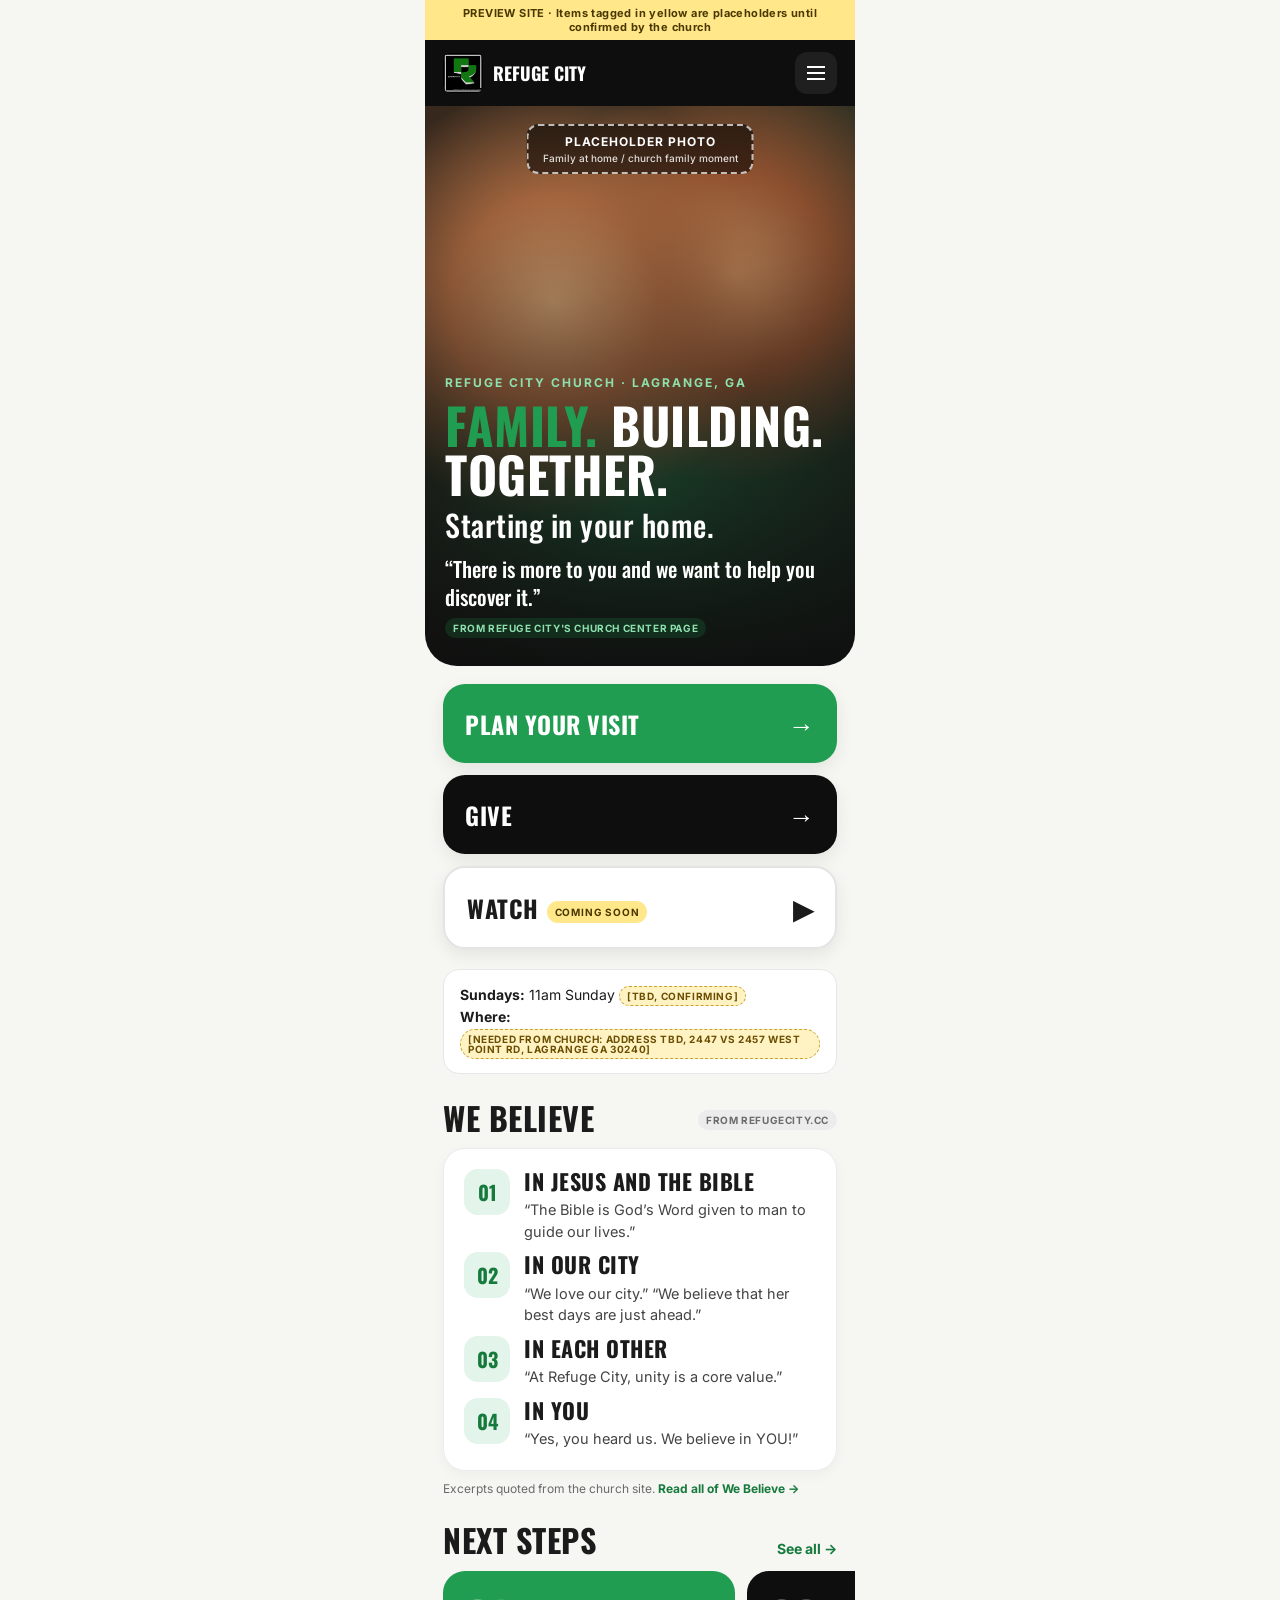
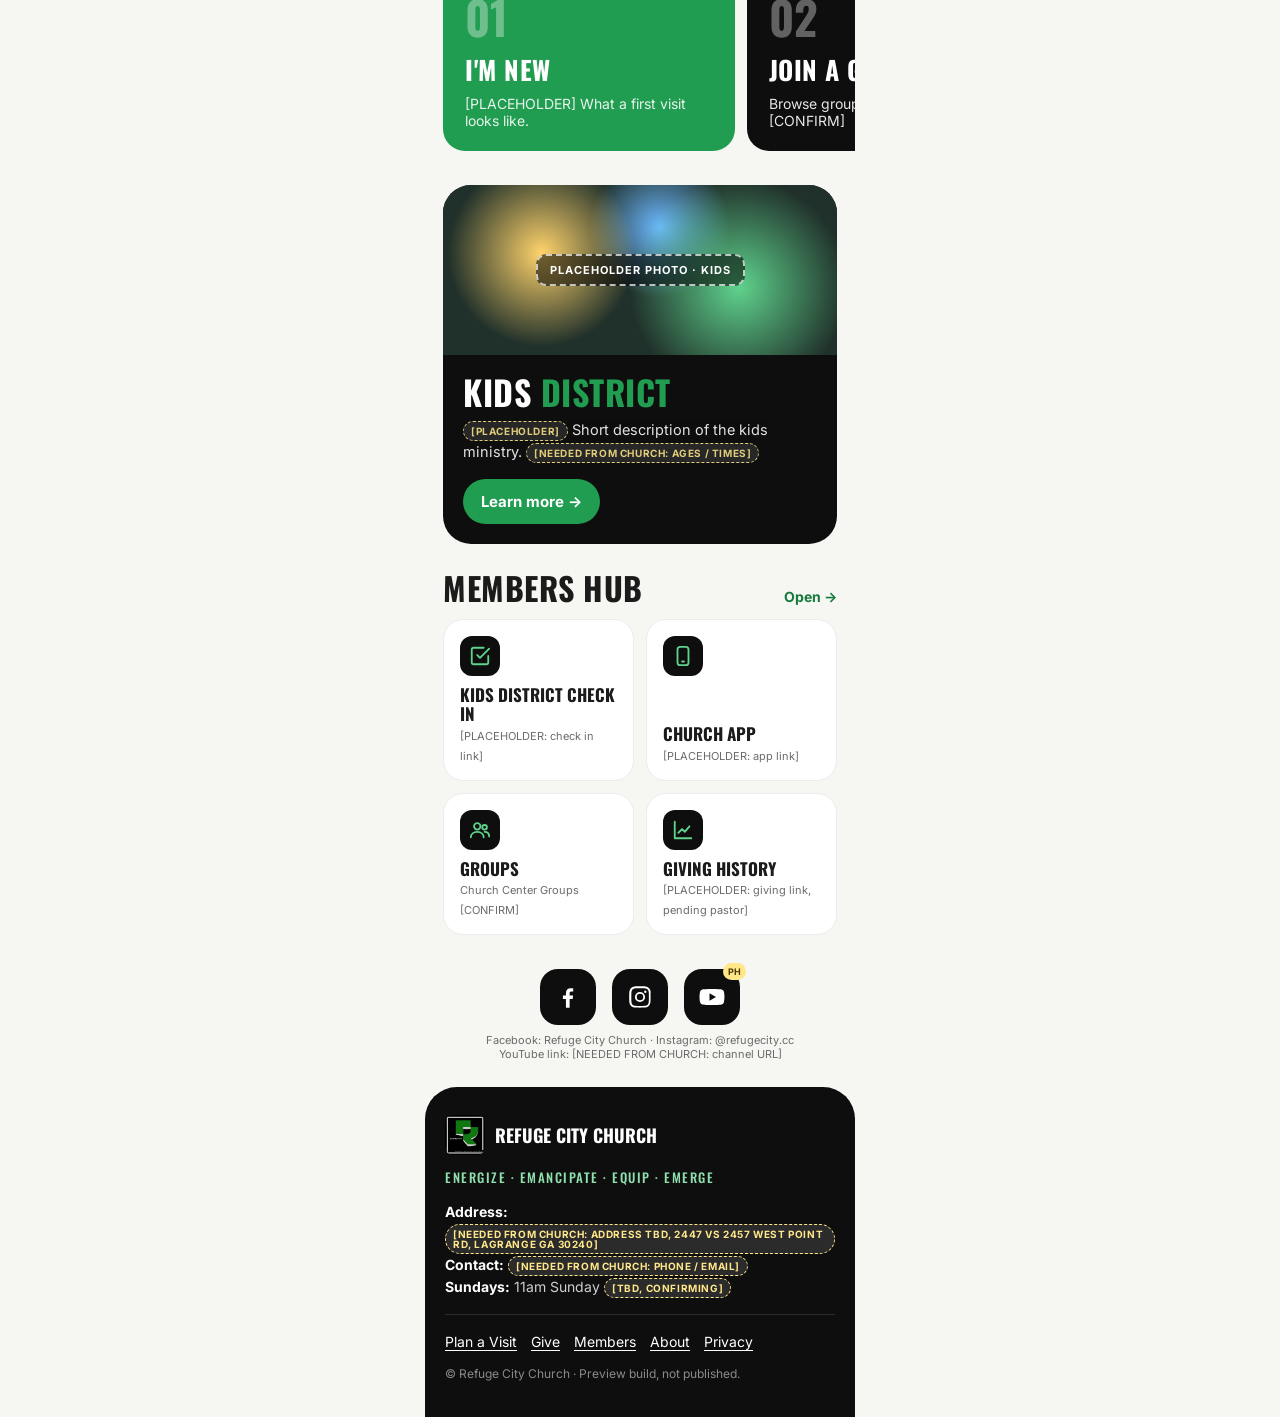
==== index.html @ 497180d2 "Preview site: 9 pages from mockup v2, placeholders tagged, Pages CMS starter config" ====
<!DOCTYPE html>
<html lang="en"><head><meta charset="utf-8"><meta name="viewport" content="width=device-width,initial-scale=1">
<title>Home | Refuge City Church</title>
<meta name="description" content="Refuge City Church in LaGrange, GA. Preview site.">
<meta name="robots" content="noindex, nofollow">
<link rel="icon" href="/assets/img/logo.png">
<link rel="preconnect" href="https://fonts.googleapis.com"><link href="https://fonts.googleapis.com/css2?family=Oswald:wght@500;700&family=Inter:wght@400;500;700&display=swap" rel="stylesheet">
<link rel="stylesheet" href="/assets/css/site.css">
</head><body>
<a class="skip" href="#main">Skip to content</a>
<div class="banner">PREVIEW SITE · Items tagged in yellow are placeholders until confirmed by the church</div>
<header>
  <a class="brand" href="/"><img src="/assets/img/logo.png" alt="Refuge City Church logo">Refuge City</a>
  <details class="nav"><summary class="menu" aria-label="Menu"><span></span></summary><nav class="panel"><a href="/" aria-current="page">Home</a><a href="/visit/">Plan Your Visit</a><a href="/give/">Give</a><a href="/watch/">Watch</a><a href="/next-steps/">Next Steps</a><a href="/kids/">Kids District</a><a href="/members/">Members Hub</a><a href="/about/">About</a><a href="/privacy/">Privacy</a></nav></details>
</header>
<main id="main">
<div class="hero">
  <div class="ph-label">PLACEHOLDER PHOTO<small>Family at home / church family moment</small></div>
  <div class="eyebrow">Refuge City Church · LaGrange, GA</div>
  <h1><em>Family.</em> Building. Together.<span class="sub">Starting in your home.</span></h1>
  <p class="quote">“There is more to you and we want to help you discover it.”</p><div class="src dark">From Refuge City's Church Center page</div>
</div>
<div class="ctas">
  <a class="btn primary" href="/visit/">Plan Your Visit <span class="ar">→</span></a>
  <a class="btn dark" href="/give/">Give <span class="ar">→</span></a>
  <a class="btn light" href="/watch/"><span>Watch<span class="soon">COMING SOON</span></span> <span class="ar">▶</span></a>
</div>
<div class="info"><b>Sundays:</b> 11am Sunday <span class="tag">[TBD, confirming]</span><br><b>Where:</b> <span class="tag">[NEEDED FROM CHURCH: address TBD, 2447 vs 2457 West Point Rd, LaGrange GA 30240]</span></div>
<section>
  <div class="sec-h"><h2>We Believe</h2><span class="src">From refugecity.cc</span></div>
  <div class="card values">
    <div class="val"><div class="ic">01</div><div><h3>In Jesus and the Bible</h3><p>“The Bible is God’s Word given to man to guide our lives.”</p></div></div>
    <div class="val"><div class="ic">02</div><div><h3>In our City</h3><p>“We love our city.” “We believe that her best days are just ahead.”</p></div></div>
    <div class="val"><div class="ic">03</div><div><h3>In Each Other</h3><p>“At Refuge City, unity is a core value.”</p></div></div>
    <div class="val"><div class="ic">04</div><div><h3>In You</h3><p>“Yes, you heard us. We believe in YOU!”</p></div></div>
  </div>
  <p class="note">Excerpts quoted from the church site. <a href="/about/" style="color:#167a3c;font-weight:700">Read all of We Believe →</a></p>
</section>
<section>
  <div class="sec-h"><h2>Next Steps</h2><a href="/next-steps/">See all →</a></div>
  <div class="steps">
    <div class="step"><div class="n">01</div><div><h3>I'm New</h3><p>[PLACEHOLDER] What a first visit looks like.</p></div></div>
    <div class="step"><div class="n">02</div><div><h3>Join a Group</h3><p>Browse groups on Church Center. [CONFIRM]</p></div></div>
    <div class="step"><div class="n">03</div><div><h3>Serve</h3><p>[NEEDED FROM CHURCH: serve info]</p></div></div>
  </div>
</section>
<section>
  <div class="kids">
    <div class="ph"><span>PLACEHOLDER PHOTO · KIDS</span></div>
    <div class="body">
      <h2>Kids <em>District</em></h2>
      <p><span class="tag dark">[PLACEHOLDER]</span> Short description of the kids ministry. <span class="tag dark">[NEEDED FROM CHURCH: ages / times]</span></p>
      <a class="pill" href="/kids/">Learn more →</a>
    </div>
  </div>
</section>
<section>
  <div class="sec-h"><h2>Members Hub</h2><a href="/members/">Open →</a></div>
  <div class="hub">
    <a class="tile" href="#"><div class="ti"><svg viewBox="0 0 24 24"><path d="M9 11l3 3L22 4"/><path d="M21 12v7a2 2 0 0 1-2 2H5a2 2 0 0 1-2-2V5a2 2 0 0 1 2-2h11"/></svg></div><div><b>Kids District Check In</b><small>[PLACEHOLDER: check in link]</small></div></a>
    <a class="tile" href="#"><div class="ti"><svg viewBox="0 0 24 24"><rect x="6" y="2" width="12" height="20" rx="3"/><path d="M11 18h2"/></svg></div><div><b>Church App</b><small>[PLACEHOLDER: app link]</small></div></a>
    <a class="tile" href="https://refuge-city-church-507680.churchcenter.com/groups"><div class="ti"><svg viewBox="0 0 24 24"><circle cx="9" cy="8" r="3.5"/><path d="M2 20c0-3.5 3-6 7-6s7 2.5 7 6"/><circle cx="17" cy="9" r="2.5"/><path d="M17 14c3 0 5 2 5 5"/></svg></div><div><b>Groups</b><small>Church Center Groups [CONFIRM]</small></div></a>
    <a class="tile" href="#"><div class="ti"><svg viewBox="0 0 24 24"><path d="M3 3v18h18"/><path d="M7 15l4-4 3 3 5-6"/></svg></div><div><b>Giving History</b><small>[PLACEHOLDER: giving link, pending pastor]</small></div></a>
  </div>
</section>
</main>
<div class="social">
  <a href="https://www.facebook.com/p/Refuge-City-Church-61572074312910/" aria-label="Facebook"><svg viewBox="0 0 24 24"><path d="M13.5 22v-8.2h2.8l.4-3.2h-3.2V8.5c0-.9.3-1.6 1.6-1.6h1.7V4.1c-.3 0-1.3-.1-2.5-.1-2.5 0-4.2 1.5-4.2 4.3v2.4H7.3v3.2h2.8V22h3.4z"/></svg></a>
  <a href="https://www.instagram.com/refugecity.cc/" aria-label="Instagram"><svg viewBox="0 0 24 24"><path d="M12 7.3A4.7 4.7 0 1 0 12 16.7 4.7 4.7 0 0 0 12 7.3zm0 7.7a3 3 0 1 1 0-6 3 3 0 0 1 0 6zm6-7.9a1.1 1.1 0 1 1-2.2 0 1.1 1.1 0 0 1 2.2 0zM21.9 8.1c-.1-1.6-.4-3-1.6-4.2S17.6 2.2 16 2.1c-1.6-.1-6.4-.1-8 0-1.6.1-3 .4-4.2 1.6S2.2 6.4 2.1 8c-.1 1.6-.1 6.4 0 8 .1 1.6.4 3 1.6 4.2s2.6 1.5 4.2 1.6c1.6.1 6.4.1 8 0 1.6-.1 3-.4 4.2-1.6s1.5-2.6 1.6-4.2c.1-1.6.1-6.4 0-7.9zM19.8 18a3.2 3.2 0 0 1-1.8 1.8c-1.3.5-4.3.4-5.9.4s-4.6.1-5.9-.4A3.2 3.2 0 0 1 4.4 18c-.5-1.3-.4-4.3-.4-5.9s-.1-4.6.4-5.9A3.2 3.2 0 0 1 6.2 4.4c1.3-.5 4.3-.4 5.9-.4s4.6-.1 5.9.4a3.2 3.2 0 0 1 1.8 1.8c.5 1.3.4 4.3.4 5.9s.1 4.6-.4 5.9z"/></svg></a>
  <a class="ph" href="#" aria-label="YouTube (placeholder)"><svg viewBox="0 0 24 24"><path d="M23 7.2a3 3 0 0 0-2.1-2.1C19 4.6 12 4.6 12 4.6s-7 0-8.9.5A3 3 0 0 0 1 7.2C.5 9.1.5 12 .5 12s0 2.9.5 4.8a3 3 0 0 0 2.1 2.1c1.9.5 8.9.5 8.9.5s7 0 8.9-.5a3 3 0 0 0 2.1-2.1c.5-1.9.5-4.8.5-4.8s0-2.9-.5-4.8zM9.7 15.5v-7l6 3.5-6 3.5z"/></svg></a>
</div>
<p class="soc-note">Facebook: Refuge City Church · Instagram: @refugecity.cc<br>YouTube link: [NEEDED FROM CHURCH: channel URL]</p>
<footer>
  <div class="brand"><img src="/assets/img/logo.png" alt="">Refuge City Church</div>
  <div class="tagline">Energize · Emancipate · Equip · Emerge</div>
  <div><b style="color:#fff">Address:</b> <span class="tag dark">[NEEDED FROM CHURCH: address TBD, 2447 vs 2457 West Point Rd, LaGrange GA 30240]</span></div>
  <div><b style="color:#fff">Contact:</b> <span class="tag dark">[NEEDED FROM CHURCH: phone / email]</span></div>
  <div><b style="color:#fff">Sundays:</b> 11am Sunday <span class="tag dark">[TBD, confirming]</span></div>
  <hr>
  <div class="foot-links"><a href="/visit/">Plan a Visit</a><a href="/give/">Give</a><a href="/members/">Members</a><a href="/about/">About</a><a href="/privacy/">Privacy</a></div>
  <div class="fine" style="margin-top:10px">© Refuge City Church · Preview build, not published.</div>
</footer>
</body></html>
---- assets/css/site.css ----
:root{--green:#209D50;--green-d:#167a3c;--black:#0e0e0e;--ink:#1b1b1b;--off:#f6f6f2;--mute:#6b6b6b;--r:22px}
*{box-sizing:border-box;margin:0;padding:0}
body{font-family:Inter,system-ui,sans-serif;background:var(--off);color:var(--ink);max-width:430px;margin:0 auto;-webkit-font-smoothing:antialiased}
h1,h2,h3,.btn{font-family:Oswald,Impact,sans-serif;text-transform:uppercase;letter-spacing:.5px}
a{color:inherit;text-decoration:none}
.tag{display:inline-block;font:700 10px/1 Inter,sans-serif;letter-spacing:.6px;text-transform:uppercase;padding:4px 7px;border-radius:999px;background:#fff3c4;color:#6b4e00;border:1px dashed #c9a227;vertical-align:middle}
.tag.dark{background:rgba(255,255,255,.12);color:#ffe78a;border-color:#ffe78a}
header{position:sticky;top:0;z-index:20;display:flex;align-items:center;justify-content:space-between;padding:12px 18px;background:var(--black);color:#fff}
.brand{display:flex;align-items:center;gap:10px;font:700 18px Oswald,sans-serif;text-transform:uppercase}
.brand img{width:40px;height:40px;border-radius:8px}
.menu{width:42px;height:42px;border-radius:12px;background:#1f1f1f;display:grid;place-items:center}
.menu span,.menu span:before,.menu span:after{display:block;width:18px;height:2px;background:#fff;position:relative;content:""}
.menu span:before{position:absolute;top:-6px}.menu span:after{position:absolute;top:6px}
.hero{position:relative;min-height:560px;padding:24px 20px 28px;color:#fff;display:flex;flex-direction:column;justify-content:flex-end;background:
 linear-gradient(180deg,rgba(14,14,14,.05) 0%,rgba(14,14,14,.55) 55%,rgba(14,14,14,.95) 100%),
 radial-gradient(circle at 30% 35%,#f2b880 0,#c97b4a 22%,transparent 46%),
 radial-gradient(circle at 72% 30%,#e9a46c 0,#a85e36 20%,transparent 42%),
 radial-gradient(circle at 50% 70%,#2a8a52 0,transparent 55%),
 linear-gradient(135deg,#3b2a1e,#1e3b2a);border-radius:0 0 32px 32px;overflow:hidden}
.ph-label{position:absolute;top:18px;left:50%;transform:translateX(-50%);background:rgba(0,0,0,.55);border:2px dashed rgba(255,255,255,.7);padding:8px 14px;border-radius:12px;font:700 12px Inter;letter-spacing:1px;text-align:center;white-space:nowrap}
.ph-label small{display:block;font-weight:500;letter-spacing:0;opacity:.85;margin-top:3px}
.eyebrow{font:700 12px Inter;letter-spacing:2px;text-transform:uppercase;color:#8de0ad;margin-bottom:10px}
.hero h1{font-size:50px;line-height:.98;font-weight:700}
.hero h1 em{font-style:normal;color:var(--green)}
.hero h1 .sub{display:block;font-size:30px;line-height:1.1;margin-top:10px;color:#fff;text-transform:none;font-weight:500}
.hero p{margin-top:14px;font-size:15px;line-height:1.5;opacity:.9}
.ctas{display:grid;gap:12px;padding:22px 18px 6px;margin-top:-4px}
.btn{display:flex;align-items:center;justify-content:space-between;padding:20px 22px;border-radius:var(--r);font-size:24px;font-weight:700;box-shadow:0 6px 18px rgba(0,0,0,.08)}
.btn .ar{font-size:26px}
.btn.primary{background:var(--green);color:#fff}
.btn.dark{background:var(--black);color:#fff}
.btn.light{background:#fff;color:var(--ink);border:2px solid #e4e4e4}
.btn .soon{font:700 10px Inter;letter-spacing:.8px;background:#ffe78a;color:#4a3800;padding:5px 8px;border-radius:999px;margin-left:8px;vertical-align:middle}
.info{margin:14px 18px 0;padding:14px 16px;border-radius:16px;background:#fff;border:1px solid #e7e7e7;font-size:14px;line-height:1.6}
section{padding:28px 18px 0}
.sec-h{display:flex;align-items:baseline;justify-content:space-between;margin-bottom:14px}
.sec-h h2{font-size:32px;line-height:1}
.sec-h a{font-size:14px;font-weight:700;color:var(--green-d)}
.card{background:#fff;border-radius:var(--r);padding:20px;border:1px solid #ececec;box-shadow:0 4px 14px rgba(0,0,0,.04)}
.values{display:grid;gap:10px}
.val{display:flex;gap:14px;align-items:flex-start}
.val .ic{flex:none;width:46px;height:46px;border-radius:14px;background:#e3f4ea;color:var(--green-d);display:grid;place-items:center;font:700 20px Oswald}
.val h3{font-size:20px;line-height:1.1;margin-bottom:4px}
.val p,.card p{font-size:14.5px;line-height:1.5;color:#444}
.steps{display:flex;gap:12px;overflow-x:auto;padding-bottom:6px;scroll-snap-type:x mandatory;margin-right:-18px;padding-right:18px}
.step{flex:0 0 74%;scroll-snap-align:start;border-radius:var(--r);padding:22px;min-height:180px;display:flex;flex-direction:column;justify-content:space-between;color:#fff}
.step:nth-child(1){background:var(--green)}.step:nth-child(2){background:var(--black)}.step:nth-child(3){background:#3e3e3e}
.step .n{font:700 46px/1 Oswald;opacity:.35}
.step h3{font-size:26px;margin-top:8px}
.step p{font-size:14px;opacity:.9;margin-top:6px;color:#fff}
.kids{border-radius:28px;overflow:hidden;background:var(--black);color:#fff}
.kids .ph{height:170px;position:relative;background:radial-gradient(circle at 25% 40%,#ffd36b 0,transparent 30%),radial-gradient(circle at 75% 60%,#5fd38d 0,transparent 35%),radial-gradient(circle at 55% 25%,#6bb8ff 0,transparent 28%),#20302a;display:grid;place-items:center}
.kids .ph span{background:rgba(0,0,0,.55);border:2px dashed rgba(255,255,255,.7);padding:7px 12px;border-radius:10px;font:700 11px Inter;letter-spacing:1px}
.kids .body{padding:20px}
.kids h2{font-size:34px;line-height:1}.kids h2 em{font-style:normal;color:var(--green)}
.kids p{font-size:14.5px;line-height:1.5;opacity:.88;margin:10px 0 16px;color:#fff}
.pill{display:inline-flex;align-items:center;gap:8px;background:var(--green);color:#fff;padding:13px 18px;border-radius:999px;font:700 15px Inter}
.hub{display:grid;grid-template-columns:1fr 1fr;gap:12px}
.tile{background:#fff;border:1px solid #ececec;border-radius:20px;padding:16px;min-height:118px;display:flex;flex-direction:column;justify-content:space-between}
.tile .ti{width:40px;height:40px;border-radius:12px;background:var(--black);display:grid;place-items:center}
.tile .ti svg{width:22px;height:22px;stroke:#5fd38d;fill:none;stroke-width:2;stroke-linecap:round;stroke-linejoin:round}
.tile b{font:700 17px Oswald;text-transform:uppercase;line-height:1.1;display:block;margin-top:10px}
.tile small{font-size:11px;color:var(--mute)}
.social{display:flex;justify-content:center;gap:16px;padding:34px 18px 8px}
.social a{width:56px;height:56px;border-radius:18px;background:var(--black);display:grid;place-items:center;position:relative}
.social svg{width:26px;height:26px;fill:#fff}
.social a.ph::after{content:"PH";position:absolute;top:-6px;right:-6px;font:700 9px Inter;background:#ffe78a;color:#4a3800;padding:3px 5px;border-radius:999px}
.soc-note{text-align:center;font-size:11px;color:var(--mute);padding:0 24px}
footer{margin-top:26px;background:var(--black);color:#cfcfcf;padding:28px 20px 34px;border-radius:32px 32px 0 0;font-size:14px;line-height:1.6}
footer .brand{color:#fff;margin-bottom:12px}
footer .tagline{font:500 13px Oswald;letter-spacing:1.5px;text-transform:uppercase;color:#8de0ad;margin-bottom:14px}
footer hr{border:0;border-top:1px solid #2a2a2a;margin:16px 0}
footer .fine{font-size:12px;color:#8a8a8a}
.banner{background:#ffe78a;color:#4a3800;font:700 11px Inter;text-align:center;padding:6px 10px;letter-spacing:.4px}
.hero .quote{font:500 21px/1.3 Oswald,sans-serif;margin-top:14px;color:#fff;opacity:1}
.src{display:inline-block;align-self:flex-start;margin-top:8px;font:700 10px Inter;letter-spacing:.6px;text-transform:uppercase;color:#6b6b6b;background:#ececec;padding:4px 8px;border-radius:999px}
.src.dark{color:#8de0ad;background:rgba(32,157,80,.18)}
.note{font-size:12px;color:var(--mute);margin-top:10px}

/* site additions */
.hero.short{min-height:230px}
.hero.short h1{font-size:44px}
.nav{position:relative}
.nav summary{list-style:none;cursor:pointer}
.nav summary::-webkit-details-marker{display:none}
.nav .panel{position:absolute;right:0;top:52px;width:250px;background:#151515;border:1px solid #2a2a2a;border-radius:18px;padding:8px;box-shadow:0 14px 40px rgba(0,0,0,.45)}
.nav .panel a{display:block;padding:12px 14px;border-radius:12px;font:700 17px Oswald,sans-serif;text-transform:uppercase;letter-spacing:.5px;color:#fff}
.nav .panel a:hover,.nav .panel a[aria-current]{background:#209D50}
.prose{font-size:15.5px;line-height:1.6;color:#333}
.prose p+p{margin-top:12px}
.card+.card{margin-top:12px}
.card h3{font-size:22px;margin-bottom:6px}
.list{display:grid;gap:12px}
.btn.wide{justify-content:center;gap:10px}
.form label{display:block;font:700 14px Inter;margin:14px 0 6px}
.form input,.form select,.form textarea{width:100%;font:16px Inter;padding:14px;border-radius:14px;border:2px solid #e4e4e4;background:#fafafa;color:#888}
.form .btn{margin-top:18px;width:100%;border:0;cursor:not-allowed;opacity:.85}
.soon-card{text-align:center;padding:34px 20px}
.soon-card .big{font:700 40px/1 Oswald,sans-serif;text-transform:uppercase;margin:10px 0}
.crumb{font:700 12px Inter;letter-spacing:2px;text-transform:uppercase;color:#8de0ad;margin-bottom:10px}
.foot-links{display:flex;flex-wrap:wrap;gap:6px 14px;margin-top:6px}
.foot-links a{color:#fff;text-decoration:underline;text-underline-offset:3px}
.foot-social{display:flex;gap:12px;margin:14px 0 4px}
.foot-social a{width:44px;height:44px;border-radius:14px;background:#1f1f1f;display:grid;place-items:center}
.foot-social svg{width:22px;height:22px;fill:#fff}
.skip{position:absolute;left:-999px}.skip:focus{left:10px;top:10px;z-index:99;background:#fff;color:#000;padding:8px}
.hero.short:not([style]){background:radial-gradient(circle at 85% 10%,rgba(32,157,80,.55) 0,transparent 55%),linear-gradient(160deg,#1d231c,#0e0e0e)}
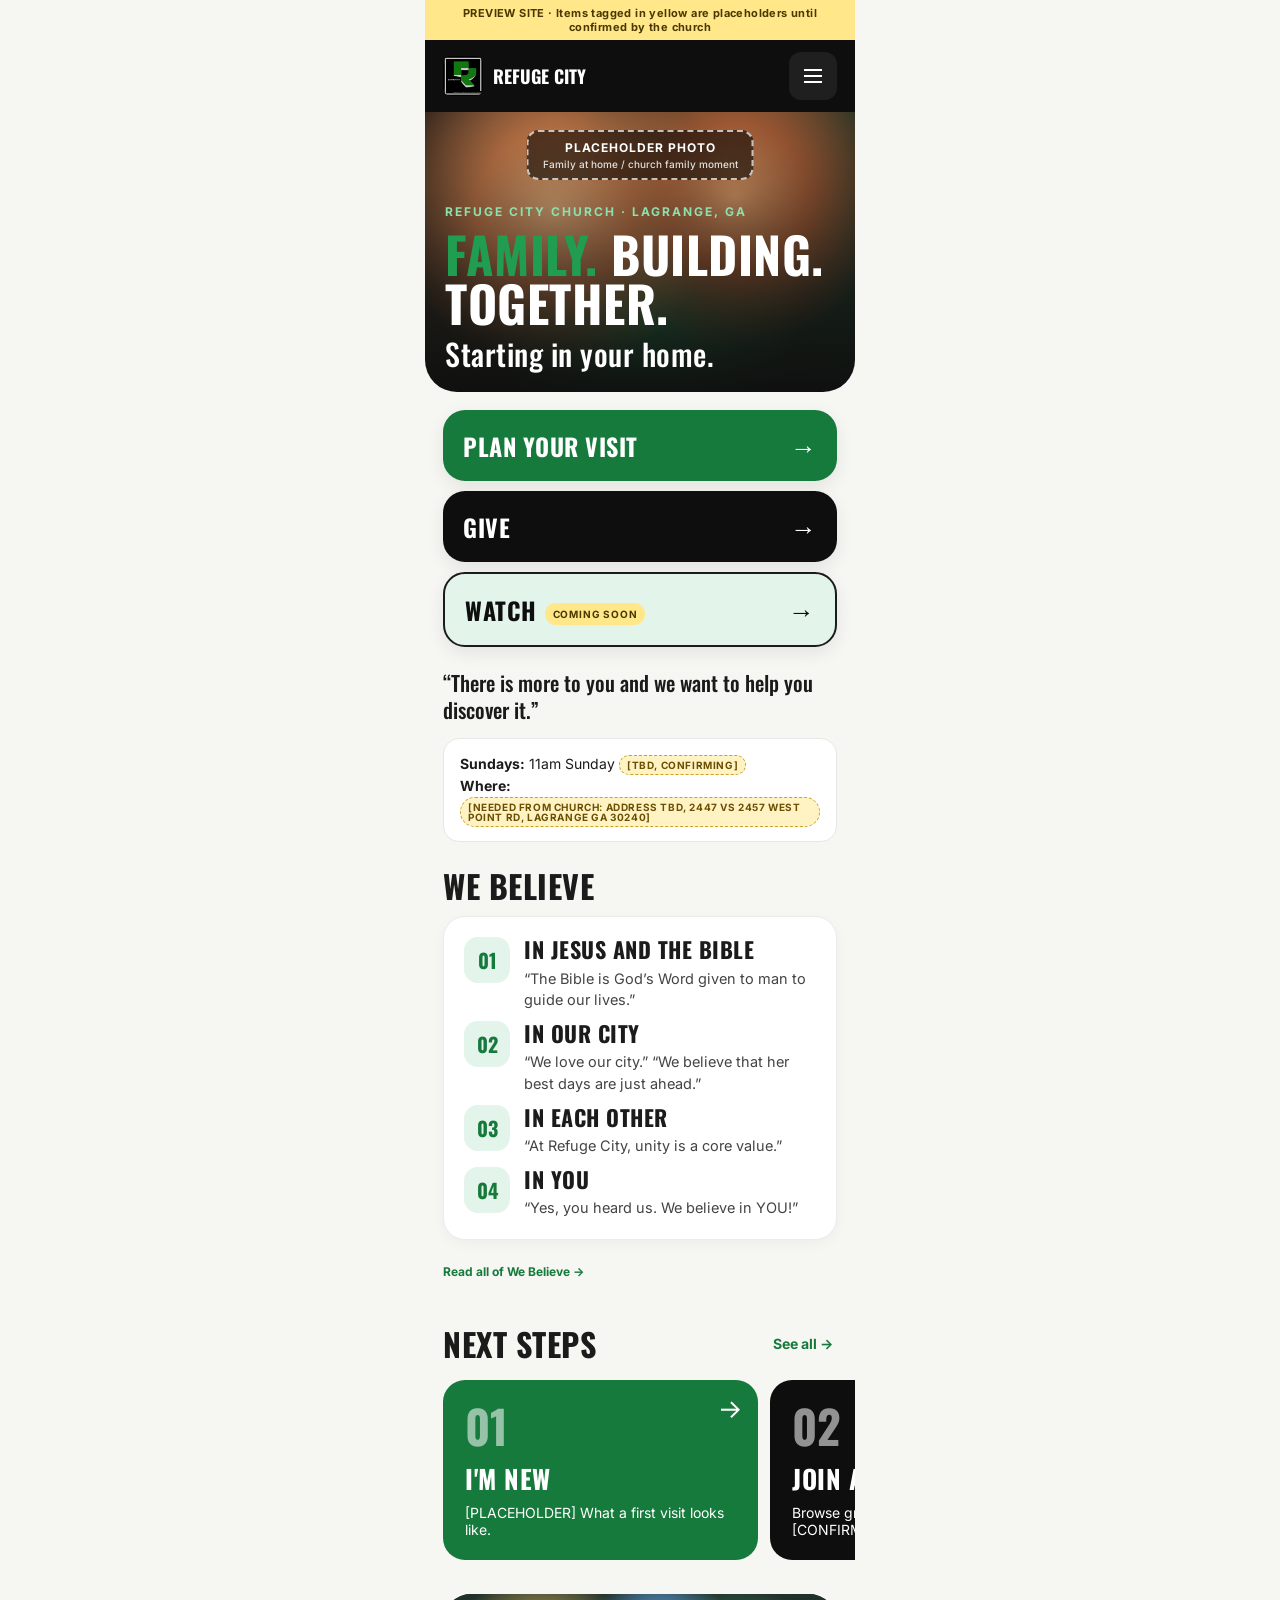
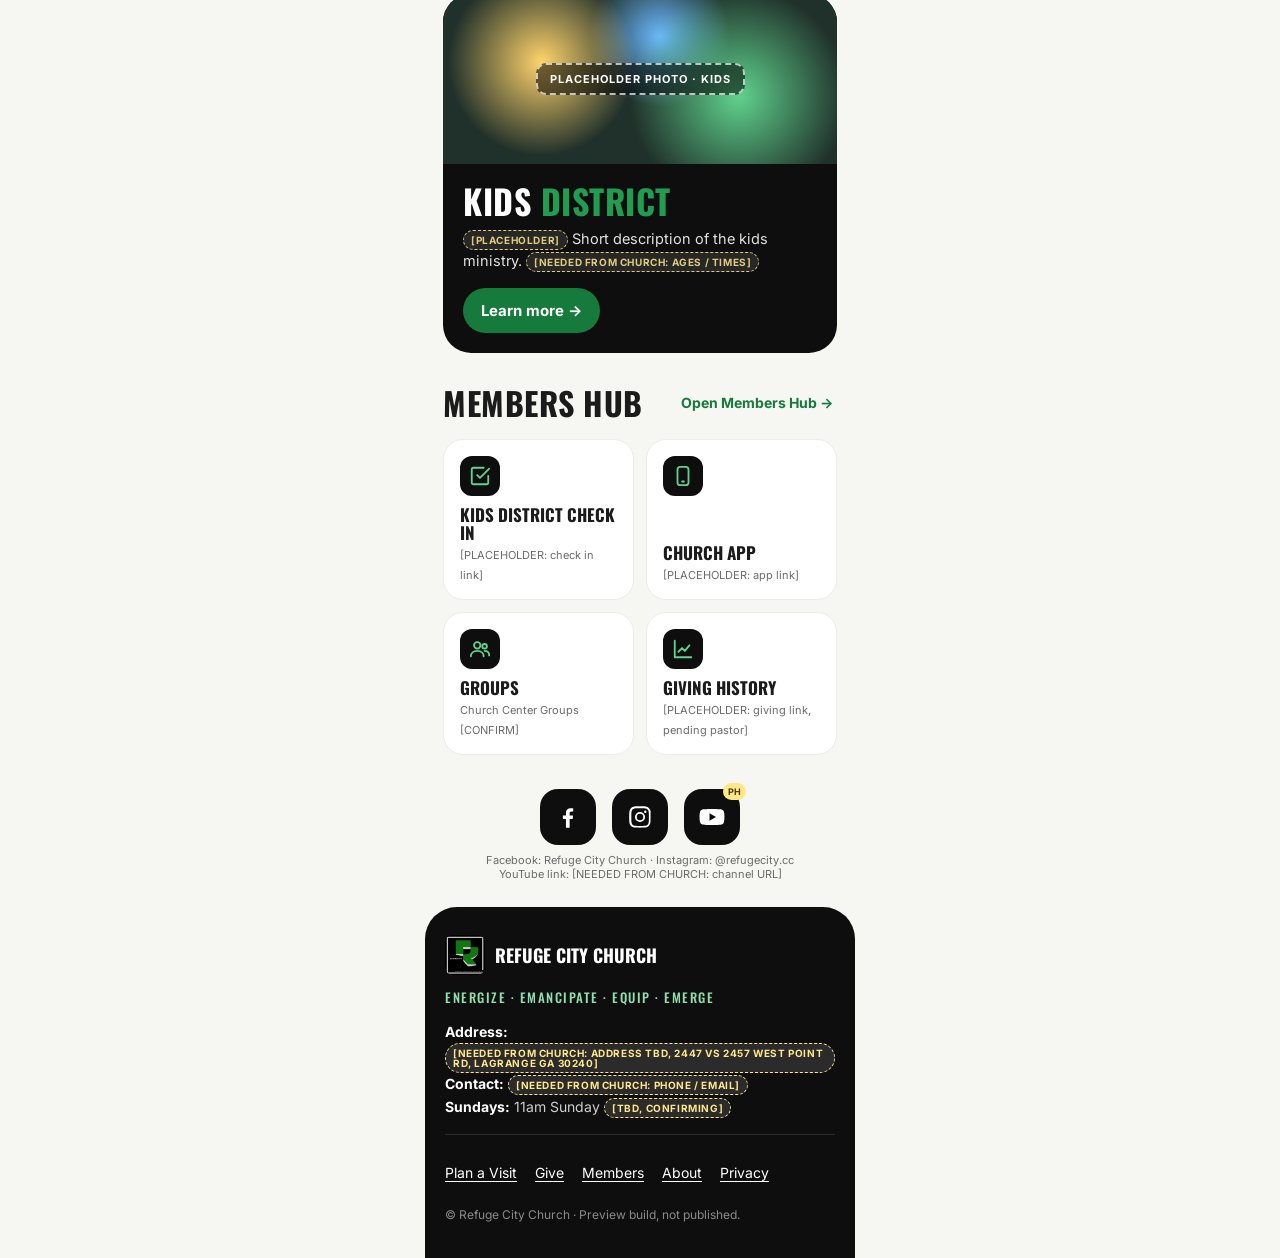
==== commit a07aac8f: "Fit the home actions and tighten the mobile menu Shrink the home hero so Plan Your Visit, Give, and " ====
--- a/index.html
+++ b/index.html
@@ -3,45 +3,46 @@
 <title>Home | Refuge City Church</title>
 <meta name="description" content="Refuge City Church in LaGrange, GA. Preview site.">
 <meta name="robots" content="noindex, nofollow">
-<link rel="icon" href="/assets/img/logo.png">
+<link rel="icon" href="./assets/img/logo.png">
 <link rel="preconnect" href="https://fonts.googleapis.com"><link href="https://fonts.googleapis.com/css2?family=Oswald:wght@500;700&family=Inter:wght@400;500;700&display=swap" rel="stylesheet">
-<link rel="stylesheet" href="/assets/css/site.css">
+<link rel="stylesheet" href="./assets/css/site.css">
 </head><body>
 <a class="skip" href="#main">Skip to content</a>
 <div class="banner">PREVIEW SITE · Items tagged in yellow are placeholders until confirmed by the church</div>
 <header>
-  <a class="brand" href="/"><img src="/assets/img/logo.png" alt="Refuge City Church logo">Refuge City</a>
-  <details class="nav"><summary class="menu" aria-label="Menu"><span></span></summary><nav class="panel"><a href="/" aria-current="page">Home</a><a href="/visit/">Plan Your Visit</a><a href="/give/">Give</a><a href="/watch/">Watch</a><a href="/next-steps/">Next Steps</a><a href="/kids/">Kids District</a><a href="/members/">Members Hub</a><a href="/about/">About</a><a href="/privacy/">Privacy</a></nav></details>
+  <a class="brand" href="./"><img src="./assets/img/logo.png" alt="Refuge City Church logo">Refuge City</a>
+  <details class="nav"><summary class="menu" aria-label="Menu" aria-expanded="false" aria-controls="site-menu"><span></span></summary><button type="button" class="nav-backdrop" tabindex="-1" aria-hidden="true"></button><nav class="panel" id="site-menu"><a href="./" aria-current="page">Home</a><a href="./visit/">Plan Your Visit</a><a href="./give/">Give</a><a href="./watch/">Watch</a><a href="./next-steps/">Next Steps</a><a href="./kids/">Kids District</a><a href="./members/">Members Hub</a><a href="./about/">About</a><a href="./privacy/">Privacy</a></nav></details>
 </header>
 <main id="main">
 <div class="hero">
   <div class="ph-label">PLACEHOLDER PHOTO<small>Family at home / church family moment</small></div>
   <div class="eyebrow">Refuge City Church · LaGrange, GA</div>
   <h1><em>Family.</em> Building. Together.<span class="sub">Starting in your home.</span></h1>
-  <p class="quote">“There is more to you and we want to help you discover it.”</p><div class="src dark">From Refuge City's Church Center page</div>
 </div>
 <div class="ctas">
-  <a class="btn primary" href="/visit/">Plan Your Visit <span class="ar">→</span></a>
-  <a class="btn dark" href="/give/">Give <span class="ar">→</span></a>
-  <a class="btn light" href="/watch/"><span>Watch<span class="soon">COMING SOON</span></span> <span class="ar">▶</span></a>
+  <a class="btn primary" href="./visit/">Plan Your Visit <span class="ar">→</span></a>
+  <a class="btn dark" href="./give/">Give <span class="ar">→</span></a>
+  <a class="btn light" href="./watch/"><span>Watch<span class="soon">COMING SOON</span></span> <span class="ar">→</span></a>
 </div>
+<p class="quote">“There is more to you and we want to help you discover it.”</p>
+<p class="review-note">From Refuge City's Church Center page</p>
 <div class="info"><b>Sundays:</b> 11am Sunday <span class="tag">[TBD, confirming]</span><br><b>Where:</b> <span class="tag">[NEEDED FROM CHURCH: address TBD, 2447 vs 2457 West Point Rd, LaGrange GA 30240]</span></div>
 <section>
-  <div class="sec-h"><h2>We Believe</h2><span class="src">From refugecity.cc</span></div>
+  <div class="sec-h"><h2>We Believe</h2><span class="src review-note">From refugecity.cc</span></div>
   <div class="card values">
     <div class="val"><div class="ic">01</div><div><h3>In Jesus and the Bible</h3><p>“The Bible is God’s Word given to man to guide our lives.”</p></div></div>
     <div class="val"><div class="ic">02</div><div><h3>In our City</h3><p>“We love our city.” “We believe that her best days are just ahead.”</p></div></div>
     <div class="val"><div class="ic">03</div><div><h3>In Each Other</h3><p>“At Refuge City, unity is a core value.”</p></div></div>
     <div class="val"><div class="ic">04</div><div><h3>In You</h3><p>“Yes, you heard us. We believe in YOU!”</p></div></div>
   </div>
-  <p class="note">Excerpts quoted from the church site. <a href="/about/" style="color:#167a3c;font-weight:700">Read all of We Believe →</a></p>
+  <p class="note"><span class="review-note">Excerpts quoted from the church site. </span><a class="text-link" href="./about/" style="color:#167a3c;font-weight:700">Read all of We Believe&nbsp;→</a></p>
 </section>
 <section>
-  <div class="sec-h"><h2>Next Steps</h2><a href="/next-steps/">See all →</a></div>
+  <div class="sec-h"><h2>Next Steps</h2><a href="./next-steps/">See all →</a></div>
   <div class="steps">
-    <div class="step"><div class="n">01</div><div><h3>I'm New</h3><p>[PLACEHOLDER] What a first visit looks like.</p></div></div>
-    <div class="step"><div class="n">02</div><div><h3>Join a Group</h3><p>Browse groups on Church Center. [CONFIRM]</p></div></div>
-    <div class="step"><div class="n">03</div><div><h3>Serve</h3><p>[NEEDED FROM CHURCH: serve info]</p></div></div>
+    <a class="step" href="./visit/"><div class="n" aria-hidden="true">01</div><div><h3>I'm New</h3><p>[PLACEHOLDER] What a first visit looks like.</p></div><span class="ar" aria-hidden="true">→</span></a>
+    <a class="step" href="https://refuge-city-church-507680.churchcenter.com/groups"><div class="n" aria-hidden="true">02</div><div><h3>Join a Group</h3><p>Browse groups on Church Center. [CONFIRM]</p></div><span class="ar" aria-hidden="true">→</span></a>
+    <a class="step" href="./next-steps/"><div class="n" aria-hidden="true">03</div><div><h3>Serve</h3><p>[NEEDED FROM CHURCH: serve info]</p></div><span class="ar" aria-hidden="true">→</span></a>
   </div>
 </section>
 <section>
@@ -50,12 +51,12 @@
     <div class="body">
       <h2>Kids <em>District</em></h2>
       <p><span class="tag dark">[PLACEHOLDER]</span> Short description of the kids ministry. <span class="tag dark">[NEEDED FROM CHURCH: ages / times]</span></p>
-      <a class="pill" href="/kids/">Learn more →</a>
+      <a class="pill" href="./kids/">Learn more →</a>
     </div>
   </div>
 </section>
 <section>
-  <div class="sec-h"><h2>Members Hub</h2><a href="/members/">Open →</a></div>
+  <div class="sec-h"><h2>Members Hub</h2><a href="./members/">Open Members Hub →</a></div>
   <div class="hub">
     <a class="tile" href="#"><div class="ti"><svg viewBox="0 0 24 24"><path d="M9 11l3 3L22 4"/><path d="M21 12v7a2 2 0 0 1-2 2H5a2 2 0 0 1-2-2V5a2 2 0 0 1 2-2h11"/></svg></div><div><b>Kids District Check In</b><small>[PLACEHOLDER: check in link]</small></div></a>
     <a class="tile" href="#"><div class="ti"><svg viewBox="0 0 24 24"><rect x="6" y="2" width="12" height="20" rx="3"/><path d="M11 18h2"/></svg></div><div><b>Church App</b><small>[PLACEHOLDER: app link]</small></div></a>
@@ -71,13 +72,43 @@
 </div>
 <p class="soc-note">Facebook: Refuge City Church · Instagram: @refugecity.cc<br>YouTube link: [NEEDED FROM CHURCH: channel URL]</p>
 <footer>
-  <div class="brand"><img src="/assets/img/logo.png" alt="">Refuge City Church</div>
+  <div class="brand"><img src="./assets/img/logo.png" alt="">Refuge City Church</div>
   <div class="tagline">Energize · Emancipate · Equip · Emerge</div>
   <div><b style="color:#fff">Address:</b> <span class="tag dark">[NEEDED FROM CHURCH: address TBD, 2447 vs 2457 West Point Rd, LaGrange GA 30240]</span></div>
   <div><b style="color:#fff">Contact:</b> <span class="tag dark">[NEEDED FROM CHURCH: phone / email]</span></div>
   <div><b style="color:#fff">Sundays:</b> 11am Sunday <span class="tag dark">[TBD, confirming]</span></div>
   <hr>
-  <div class="foot-links"><a href="/visit/">Plan a Visit</a><a href="/give/">Give</a><a href="/members/">Members</a><a href="/about/">About</a><a href="/privacy/">Privacy</a></div>
+  <div class="foot-links"><a href="./visit/">Plan a Visit</a><a href="./give/">Give</a><a href="./members/">Members</a><a href="./about/">About</a><a href="./privacy/">Privacy</a></div>
   <div class="fine" style="margin-top:10px">© Refuge City Church · Preview build, not published.</div>
 </footer>
+<script>
+(function(){
+  var nav = document.querySelector('details.nav');
+  if (!nav) return;
+  var btn = nav.querySelector('summary.menu');
+  var panel = nav.querySelector('.panel');
+  function el(t){ return t && t.nodeType === 1 ? t : (t && t.parentElement); }
+  function sync(focusEl){
+    btn.setAttribute('aria-expanded', nav.open ? 'true' : 'false');
+    if (focusEl) focusEl.focus();
+  }
+  nav.addEventListener('toggle', function(){
+    if (nav.open) sync(panel.querySelector('a'));
+    else sync();
+  });
+  document.addEventListener('keydown', function(e){
+    if ((e.key === 'Escape' || e.key === 'Esc') && nav.open){
+      nav.open = false;
+      sync(btn);
+    }
+  });
+  document.addEventListener('click', function(e){
+    if (!nav.open) return;
+    var t = el(e.target);
+    if (!t) return;
+    if (t.closest('.panel a')){ nav.open = false; sync(); return; }
+    if (t.closest('.nav-backdrop') || !nav.contains(t)){ nav.open = false; sync(btn); }
+  });
+})();
+</script>
 </body></html>
--- a/assets/css/site.css
+++ b/assets/css/site.css
@@ -8,10 +8,14 @@
 header{position:sticky;top:0;z-index:20;display:flex;align-items:center;justify-content:space-between;padding:12px 18px;background:var(--black);color:#fff}
 .brand{display:flex;align-items:center;gap:10px;font:700 18px Oswald,sans-serif;text-transform:uppercase}
 .brand img{width:40px;height:40px;border-radius:8px}
-.menu{width:42px;height:42px;border-radius:12px;background:#1f1f1f;display:grid;place-items:center}
-.menu span,.menu span:before,.menu span:after{display:block;width:18px;height:2px;background:#fff;position:relative;content:""}
-.menu span:before{position:absolute;top:-6px}.menu span:after{position:absolute;top:6px}
-.hero{position:relative;min-height:560px;padding:24px 20px 28px;color:#fff;display:flex;flex-direction:column;justify-content:flex-end;background:
+.menu{width:48px;height:48px;border-radius:12px;background:#1f1f1f;display:grid;place-items:center;position:relative;z-index:3}
+.menu span,.menu span:before,.menu span:after{display:block;width:18px;height:2px;background:#fff;position:relative;content:"";transition:transform .15s ease,top .15s ease,background .15s ease}
+.menu span:before,.menu span:after{position:absolute;left:0}
+.menu span:before{top:-6px}.menu span:after{top:6px}
+.nav[open] .menu span{background:transparent}
+.nav[open] .menu span:before{top:0;transform:rotate(45deg)}
+.nav[open] .menu span:after{top:0;transform:rotate(-45deg)}
+.hero{position:relative;min-height:280px;padding:20px 20px 22px;color:#fff;display:flex;flex-direction:column;justify-content:flex-end;background:
  linear-gradient(180deg,rgba(14,14,14,.05) 0%,rgba(14,14,14,.55) 55%,rgba(14,14,14,.95) 100%),
  radial-gradient(circle at 30% 35%,#f2b880 0,#c97b4a 22%,transparent 46%),
  radial-gradient(circle at 72% 30%,#e9a46c 0,#a85e36 20%,transparent 42%),
@@ -24,18 +28,21 @@
 .hero h1 em{font-style:normal;color:var(--green)}
 .hero h1 .sub{display:block;font-size:30px;line-height:1.1;margin-top:10px;color:#fff;text-transform:none;font-weight:500}
 .hero p{margin-top:14px;font-size:15px;line-height:1.5;opacity:.9}
-.ctas{display:grid;gap:12px;padding:22px 18px 6px;margin-top:-4px}
+.ctas{display:grid;gap:10px;padding:22px 18px 6px;margin-top:-4px}
+.ctas .btn{padding:16px 20px}
 .btn{display:flex;align-items:center;justify-content:space-between;padding:20px 22px;border-radius:var(--r);font-size:24px;font-weight:700;box-shadow:0 6px 18px rgba(0,0,0,.08)}
 .btn .ar{font-size:26px}
-.btn.primary{background:var(--green);color:#fff}
+.btn.primary{background:var(--green-d);color:#fff}
 .btn.dark{background:var(--black);color:#fff}
 .btn.light{background:#fff;color:var(--ink);border:2px solid #e4e4e4}
+.ctas .btn.light{background:#e3f4ea;color:#0e0e0e;border:2px solid #1b1b1b}
 .btn .soon{font:700 10px Inter;letter-spacing:.8px;background:#ffe78a;color:#4a3800;padding:5px 8px;border-radius:999px;margin-left:8px;vertical-align:middle}
 .info{margin:14px 18px 0;padding:14px 16px;border-radius:16px;background:#fff;border:1px solid #e7e7e7;font-size:14px;line-height:1.6}
 section{padding:28px 18px 0}
-.sec-h{display:flex;align-items:baseline;justify-content:space-between;margin-bottom:14px}
+.sec-h{display:flex;align-items:center;justify-content:space-between;margin-bottom:14px}
 .sec-h h2{font-size:32px;line-height:1}
-.sec-h a{font-size:14px;font-weight:700;color:var(--green-d)}
+.sec-h a{display:inline-flex;align-items:center;min-height:44px;padding:0 4px;font-size:14px;font-weight:700;color:var(--green-d)}
+a.text-link{display:inline-flex;align-items:center;min-height:44px}
 .card{background:#fff;border-radius:var(--r);padding:20px;border:1px solid #ececec;box-shadow:0 4px 14px rgba(0,0,0,.04)}
 .values{display:grid;gap:10px}
 .val{display:flex;gap:14px;align-items:flex-start}
@@ -43,18 +50,19 @@
 .val h3{font-size:20px;line-height:1.1;margin-bottom:4px}
 .val p,.card p{font-size:14.5px;line-height:1.5;color:#444}
 .steps{display:flex;gap:12px;overflow-x:auto;padding-bottom:6px;scroll-snap-type:x mandatory;margin-right:-18px;padding-right:18px}
-.step{flex:0 0 74%;scroll-snap-align:start;border-radius:var(--r);padding:22px;min-height:180px;display:flex;flex-direction:column;justify-content:space-between;color:#fff}
-.step:nth-child(1){background:var(--green)}.step:nth-child(2){background:var(--black)}.step:nth-child(3){background:#3e3e3e}
-.step .n{font:700 46px/1 Oswald;opacity:.35}
+.step{position:relative;flex:0 0 80%;scroll-snap-align:start;border-radius:var(--r);padding:22px;min-height:180px;display:flex;flex-direction:column;justify-content:space-between;color:#fff}
+.step:nth-child(1){background:var(--green-d)}.step:nth-child(2){background:var(--black)}.step:nth-child(3){background:#3e3e3e}
+.step .n{font:700 46px/1 Oswald;opacity:.55}
+.step .ar{position:absolute;top:16px;right:16px;font-size:26px;line-height:1}
 .step h3{font-size:26px;margin-top:8px}
-.step p{font-size:14px;opacity:.9;margin-top:6px;color:#fff}
+.step p{font-size:14px;opacity:1;margin-top:6px;color:#fff}
 .kids{border-radius:28px;overflow:hidden;background:var(--black);color:#fff}
 .kids .ph{height:170px;position:relative;background:radial-gradient(circle at 25% 40%,#ffd36b 0,transparent 30%),radial-gradient(circle at 75% 60%,#5fd38d 0,transparent 35%),radial-gradient(circle at 55% 25%,#6bb8ff 0,transparent 28%),#20302a;display:grid;place-items:center}
 .kids .ph span{background:rgba(0,0,0,.55);border:2px dashed rgba(255,255,255,.7);padding:7px 12px;border-radius:10px;font:700 11px Inter;letter-spacing:1px}
 .kids .body{padding:20px}
 .kids h2{font-size:34px;line-height:1}.kids h2 em{font-style:normal;color:var(--green)}
 .kids p{font-size:14.5px;line-height:1.5;opacity:.88;margin:10px 0 16px;color:#fff}
-.pill{display:inline-flex;align-items:center;gap:8px;background:var(--green);color:#fff;padding:13px 18px;border-radius:999px;font:700 15px Inter}
+.pill{display:inline-flex;align-items:center;gap:8px;background:var(--green-d);color:#fff;padding:13px 18px;border-radius:999px;font:700 15px Inter}
 .hub{display:grid;grid-template-columns:1fr 1fr;gap:12px}
 .tile{background:#fff;border:1px solid #ececec;border-radius:20px;padding:16px;min-height:118px;display:flex;flex-direction:column;justify-content:space-between}
 .tile .ti{width:40px;height:40px;border-radius:12px;background:var(--black);display:grid;place-items:center}
@@ -72,9 +80,11 @@
 footer hr{border:0;border-top:1px solid #2a2a2a;margin:16px 0}
 footer .fine{font-size:12px;color:#8a8a8a}
 .banner{background:#ffe78a;color:#4a3800;font:700 11px Inter;text-align:center;padding:6px 10px;letter-spacing:.4px}
-.hero .quote{font:500 21px/1.3 Oswald,sans-serif;margin-top:14px;color:#fff;opacity:1}
+.quote{margin:16px 18px 0;font:500 21px/1.3 Oswald,sans-serif;color:var(--ink)}
 .src{display:inline-block;align-self:flex-start;margin-top:8px;font:700 10px Inter;letter-spacing:.6px;text-transform:uppercase;color:#6b6b6b;background:#ececec;padding:4px 8px;border-radius:999px}
 .src.dark{color:#8de0ad;background:rgba(32,157,80,.18)}
+/* Hidden now. At launch, hide .banner the same way: one class, display:none. */
+.review-note{display:none}
 .note{font-size:12px;color:var(--mute);margin-top:10px}
 
 /* site additions */
@@ -83,9 +93,11 @@
 .nav{position:relative}
 .nav summary{list-style:none;cursor:pointer}
 .nav summary::-webkit-details-marker{display:none}
-.nav .panel{position:absolute;right:0;top:52px;width:250px;background:#151515;border:1px solid #2a2a2a;border-radius:18px;padding:8px;box-shadow:0 14px 40px rgba(0,0,0,.45)}
-.nav .panel a{display:block;padding:12px 14px;border-radius:12px;font:700 17px Oswald,sans-serif;text-transform:uppercase;letter-spacing:.5px;color:#fff}
-.nav .panel a:hover,.nav .panel a[aria-current]{background:#209D50}
+.nav-backdrop{display:none}
+.nav[open] .nav-backdrop{display:block;position:fixed;inset:0;border:0;padding:0;background:rgba(0,0,0,.4);z-index:1;cursor:pointer}
+.nav .panel{position:absolute;right:0;top:calc(100% + 8px);width:250px;background:#151515;border:1px solid #2a2a2a;border-radius:18px;padding:8px;box-shadow:0 14px 40px rgba(0,0,0,.45);z-index:3}
+.nav .panel a{display:flex;align-items:center;min-height:44px;padding:12px 14px;border-radius:12px;font:700 17px Oswald,sans-serif;text-transform:uppercase;letter-spacing:.5px;color:#fff}
+.nav .panel a:hover,.nav .panel a[aria-current]{background:var(--green-d)}
 .prose{font-size:15.5px;line-height:1.6;color:#333}
 .prose p+p{margin-top:12px}
 .card+.card{margin-top:12px}
@@ -98,8 +110,8 @@
 .soon-card{text-align:center;padding:34px 20px}
 .soon-card .big{font:700 40px/1 Oswald,sans-serif;text-transform:uppercase;margin:10px 0}
 .crumb{font:700 12px Inter;letter-spacing:2px;text-transform:uppercase;color:#8de0ad;margin-bottom:10px}
-.foot-links{display:flex;flex-wrap:wrap;gap:6px 14px;margin-top:6px}
-.foot-links a{color:#fff;text-decoration:underline;text-underline-offset:3px}
+.foot-links{display:flex;flex-wrap:wrap;gap:0 18px;margin-top:6px}
+.foot-links a{display:inline-flex;align-items:center;min-height:44px;color:#fff;text-decoration:underline;text-underline-offset:3px}
 .foot-social{display:flex;gap:12px;margin:14px 0 4px}
 .foot-social a{width:44px;height:44px;border-radius:14px;background:#1f1f1f;display:grid;place-items:center}
 .foot-social svg{width:22px;height:22px;fill:#fff}
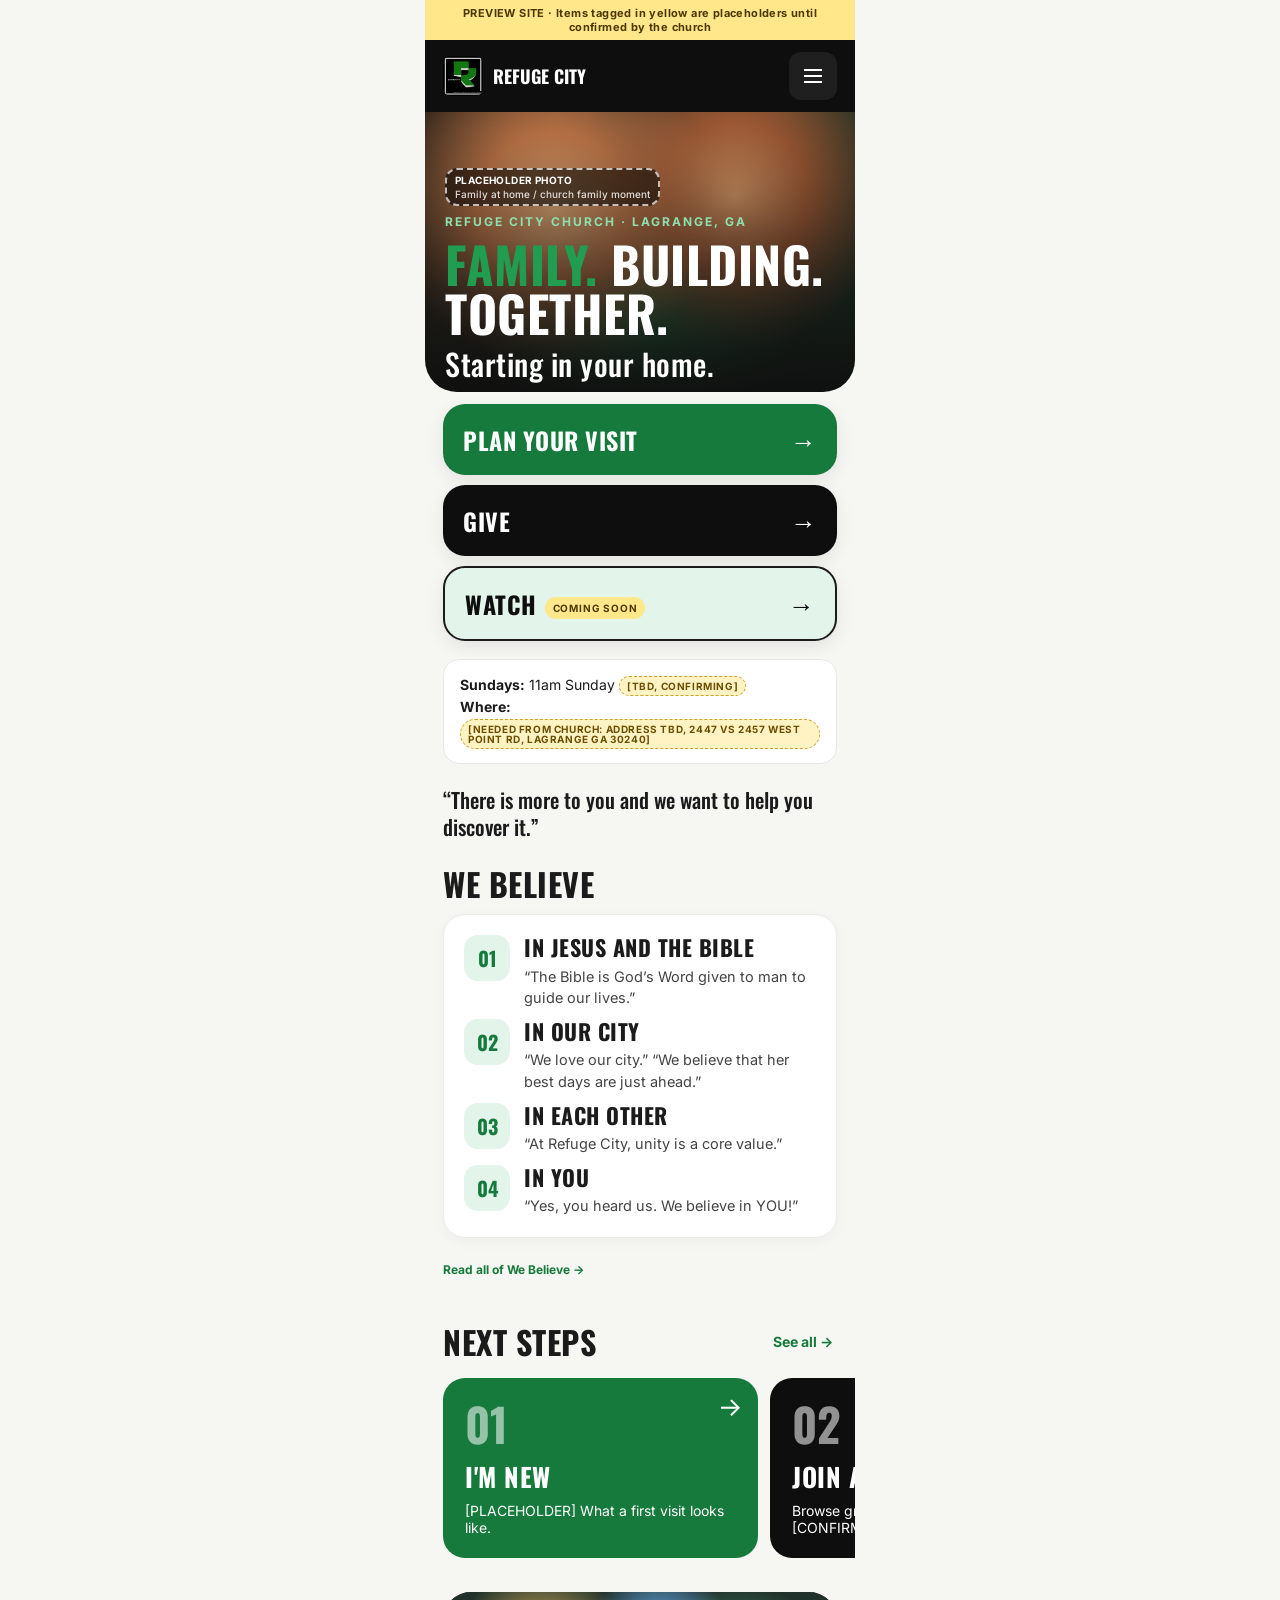
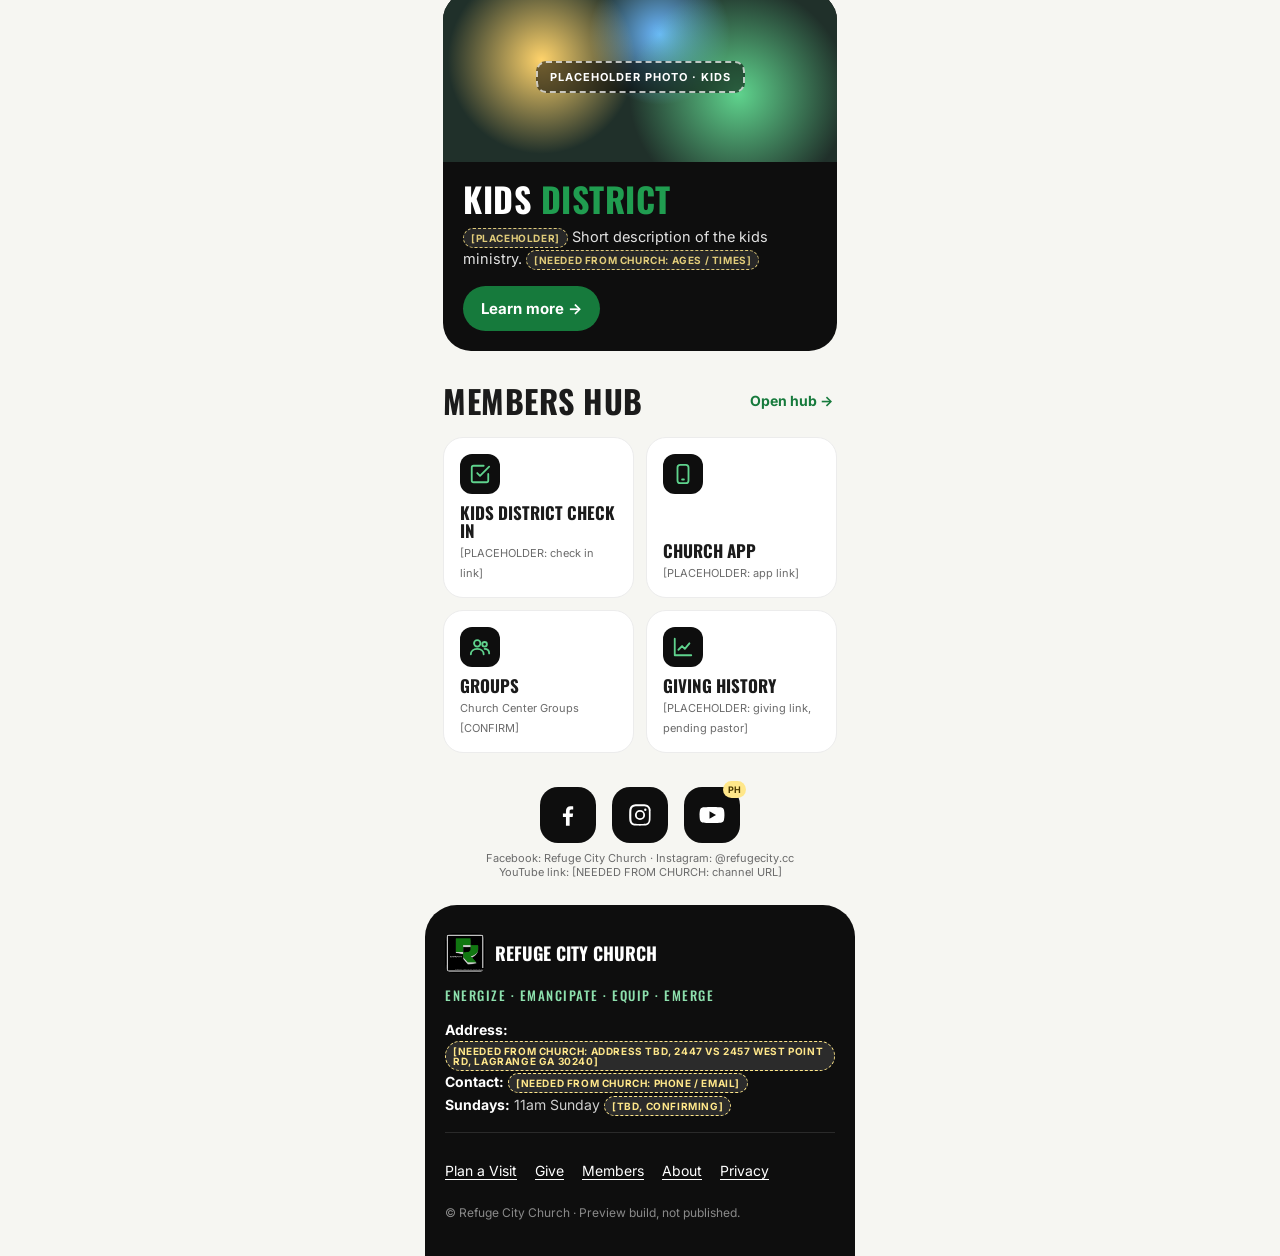
==== commit d915050d: "Polish the home, Give, Watch, and Members screens Hide the Give builder note, move Sundays and Where" ====
--- a/index.html
+++ b/index.html
@@ -24,9 +24,9 @@
   <a class="btn dark" href="./give/">Give <span class="ar">→</span></a>
   <a class="btn light" href="./watch/"><span>Watch<span class="soon">COMING SOON</span></span> <span class="ar">→</span></a>
 </div>
+<div class="info"><b>Sundays:</b> 11am Sunday <span class="tag">[TBD, confirming]</span><br><b>Where:</b> <span class="tag">[NEEDED FROM CHURCH: address TBD, 2447 vs 2457 West Point Rd, LaGrange GA 30240]</span></div>
 <p class="quote">“There is more to you and we want to help you discover it.”</p>
 <p class="review-note">From Refuge City's Church Center page</p>
-<div class="info"><b>Sundays:</b> 11am Sunday <span class="tag">[TBD, confirming]</span><br><b>Where:</b> <span class="tag">[NEEDED FROM CHURCH: address TBD, 2447 vs 2457 West Point Rd, LaGrange GA 30240]</span></div>
 <section>
   <div class="sec-h"><h2>We Believe</h2><span class="src review-note">From refugecity.cc</span></div>
   <div class="card values">
@@ -56,7 +56,7 @@
   </div>
 </section>
 <section>
-  <div class="sec-h"><h2>Members Hub</h2><a href="./members/">Open Members Hub →</a></div>
+  <div class="sec-h"><h2>Members Hub</h2><a href="./members/">Open hub&nbsp;→</a></div>
   <div class="hub">
     <a class="tile" href="#"><div class="ti"><svg viewBox="0 0 24 24"><path d="M9 11l3 3L22 4"/><path d="M21 12v7a2 2 0 0 1-2 2H5a2 2 0 0 1-2-2V5a2 2 0 0 1 2-2h11"/></svg></div><div><b>Kids District Check In</b><small>[PLACEHOLDER: check in link]</small></div></a>
     <a class="tile" href="#"><div class="ti"><svg viewBox="0 0 24 24"><rect x="6" y="2" width="12" height="20" rx="3"/><path d="M11 18h2"/></svg></div><div><b>Church App</b><small>[PLACEHOLDER: app link]</small></div></a>
--- a/assets/css/site.css
+++ b/assets/css/site.css
@@ -15,7 +15,7 @@
 .nav[open] .menu span{background:transparent}
 .nav[open] .menu span:before{top:0;transform:rotate(45deg)}
 .nav[open] .menu span:after{top:0;transform:rotate(-45deg)}
-.hero{position:relative;min-height:280px;padding:20px 20px 22px;color:#fff;display:flex;flex-direction:column;justify-content:flex-end;background:
+.hero{position:relative;min-height:280px;padding:12px 20px 12px;color:#fff;display:flex;flex-direction:column;justify-content:flex-end;background:
  linear-gradient(180deg,rgba(14,14,14,.05) 0%,rgba(14,14,14,.55) 55%,rgba(14,14,14,.95) 100%),
  radial-gradient(circle at 30% 35%,#f2b880 0,#c97b4a 22%,transparent 46%),
  radial-gradient(circle at 72% 30%,#e9a46c 0,#a85e36 20%,transparent 42%),
@@ -23,24 +23,27 @@
  linear-gradient(135deg,#3b2a1e,#1e3b2a);border-radius:0 0 32px 32px;overflow:hidden}
 .ph-label{position:absolute;top:18px;left:50%;transform:translateX(-50%);background:rgba(0,0,0,.55);border:2px dashed rgba(255,255,255,.7);padding:8px 14px;border-radius:12px;font:700 12px Inter;letter-spacing:1px;text-align:center;white-space:nowrap}
 .ph-label small{display:block;font-weight:500;letter-spacing:0;opacity:.85;margin-top:3px}
+/* Home hero: keep the photo label in flow, in the top-left corner, so it cannot cover the eyebrow. */
+.hero:not(.short) > .ph-label{position:static;left:auto;top:auto;transform:none;align-self:flex-start;margin:0 0 8px;padding:4px 8px;font-size:10px;letter-spacing:.4px;line-height:1.25;text-align:left;max-width:100%}
+.hero:not(.short) > .ph-label small{font-size:10px;margin-top:1px}
 .eyebrow{font:700 12px Inter;letter-spacing:2px;text-transform:uppercase;color:#8de0ad;margin-bottom:10px}
 .hero h1{font-size:50px;line-height:.98;font-weight:700}
 .hero h1 em{font-style:normal;color:var(--green)}
 .hero h1 .sub{display:block;font-size:30px;line-height:1.1;margin-top:10px;color:#fff;text-transform:none;font-weight:500}
 .hero p{margin-top:14px;font-size:15px;line-height:1.5;opacity:.9}
-.ctas{display:grid;gap:10px;padding:22px 18px 6px;margin-top:-4px}
+.ctas{display:grid;gap:10px;padding:16px 18px 6px;margin-top:-4px}
 .ctas .btn{padding:16px 20px}
 .btn{display:flex;align-items:center;justify-content:space-between;padding:20px 22px;border-radius:var(--r);font-size:24px;font-weight:700;box-shadow:0 6px 18px rgba(0,0,0,.08)}
 .btn .ar{font-size:26px}
 .btn.primary{background:var(--green-d);color:#fff}
 .btn.dark{background:var(--black);color:#fff}
-.btn.light{background:#fff;color:var(--ink);border:2px solid #e4e4e4}
-.ctas .btn.light{background:#e3f4ea;color:#0e0e0e;border:2px solid #1b1b1b}
+.btn.light{background:#fff;color:var(--ink);border:2px solid #1b1b1b}
+.ctas .btn.light{background:#e3f4ea;color:#0e0e0e}
 .btn .soon{font:700 10px Inter;letter-spacing:.8px;background:#ffe78a;color:#4a3800;padding:5px 8px;border-radius:999px;margin-left:8px;vertical-align:middle}
-.info{margin:14px 18px 0;padding:14px 16px;border-radius:16px;background:#fff;border:1px solid #e7e7e7;font-size:14px;line-height:1.6}
+.info{margin:12px 18px 0;padding:14px 16px;border-radius:16px;background:#fff;border:1px solid #e7e7e7;font-size:14px;line-height:1.6}
 section{padding:28px 18px 0}
-.sec-h{display:flex;align-items:center;justify-content:space-between;margin-bottom:14px}
-.sec-h h2{font-size:32px;line-height:1}
+.sec-h{display:flex;align-items:center;justify-content:space-between;gap:12px;margin-bottom:14px}
+.sec-h h2{font-size:32px;line-height:1;white-space:nowrap}
 .sec-h a{display:inline-flex;align-items:center;min-height:44px;padding:0 4px;font-size:14px;font-weight:700;color:var(--green-d)}
 a.text-link{display:inline-flex;align-items:center;min-height:44px}
 .card{background:#fff;border-radius:var(--r);padding:20px;border:1px solid #ececec;box-shadow:0 4px 14px rgba(0,0,0,.04)}
@@ -80,7 +83,8 @@
 footer hr{border:0;border-top:1px solid #2a2a2a;margin:16px 0}
 footer .fine{font-size:12px;color:#8a8a8a}
 .banner{background:#ffe78a;color:#4a3800;font:700 11px Inter;text-align:center;padding:6px 10px;letter-spacing:.4px}
-.quote{margin:16px 18px 0;font:500 21px/1.3 Oswald,sans-serif;color:var(--ink)}
+.quote{margin:22px 18px 0;font:500 21px/1.3 Oswald,sans-serif;color:var(--ink)}
+.social-pills{display:flex;flex-wrap:wrap;gap:10px;margin-top:12px}
 .src{display:inline-block;align-self:flex-start;margin-top:8px;font:700 10px Inter;letter-spacing:.6px;text-transform:uppercase;color:#6b6b6b;background:#ececec;padding:4px 8px;border-radius:999px}
 .src.dark{color:#8de0ad;background:rgba(32,157,80,.18)}
 /* Hidden now. At launch, hide .banner the same way: one class, display:none. */
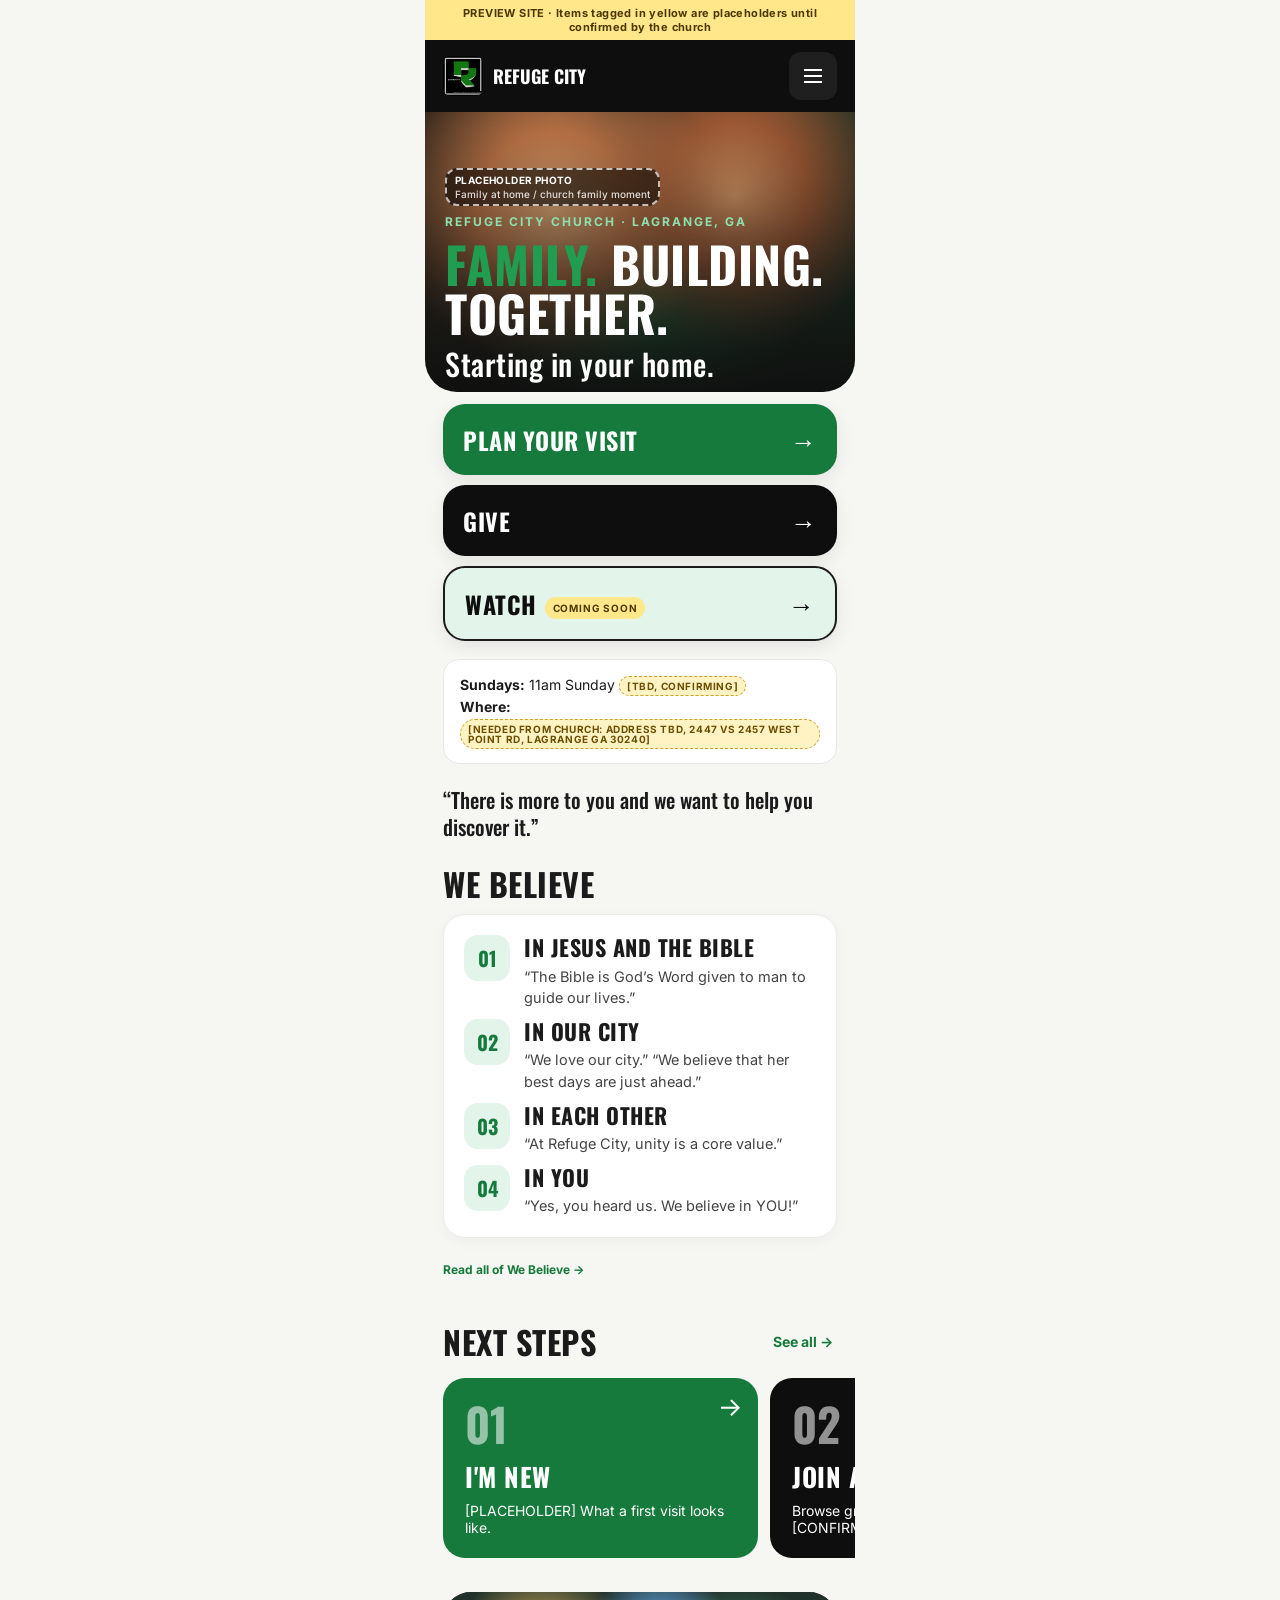
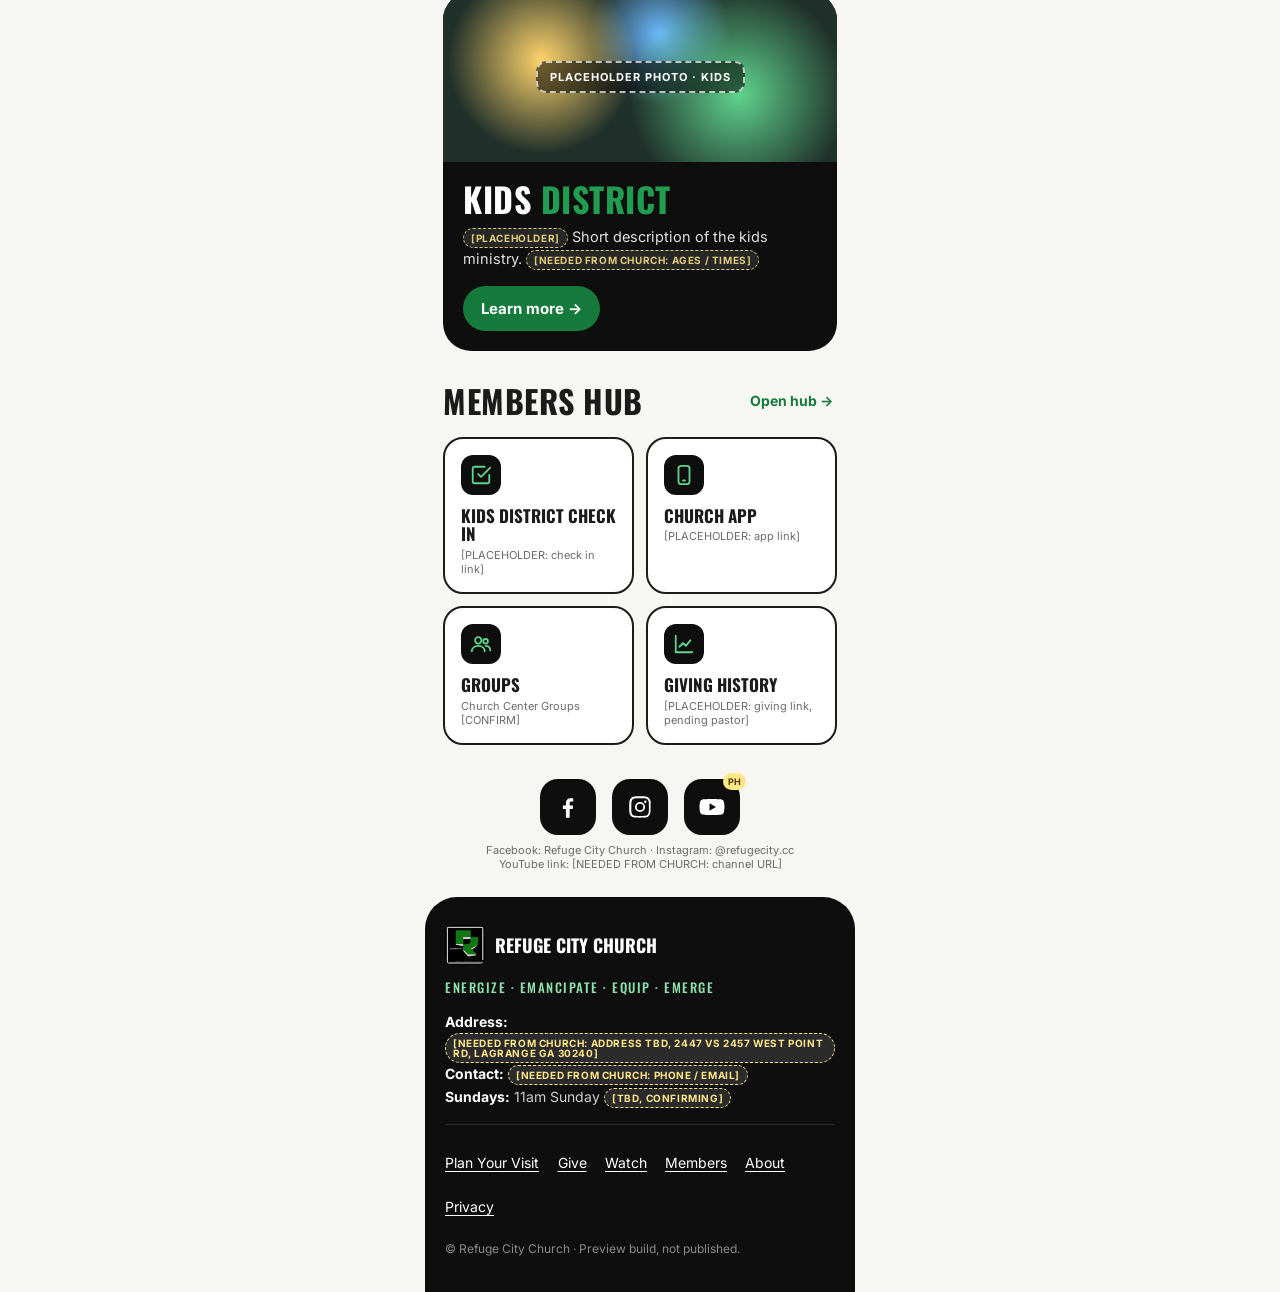
==== commit 4954bddf: "Lift inner-page actions and even out the hub Move Kids check-in above the info cards, shorten repeat" ====
--- a/index.html
+++ b/index.html
@@ -78,7 +78,7 @@
   <div><b style="color:#fff">Contact:</b> <span class="tag dark">[NEEDED FROM CHURCH: phone / email]</span></div>
   <div><b style="color:#fff">Sundays:</b> 11am Sunday <span class="tag dark">[TBD, confirming]</span></div>
   <hr>
-  <div class="foot-links"><a href="./visit/">Plan a Visit</a><a href="./give/">Give</a><a href="./members/">Members</a><a href="./about/">About</a><a href="./privacy/">Privacy</a></div>
+  <div class="foot-links"><a href="./visit/">Plan Your Visit</a><a href="./give/">Give</a><a href="./watch/">Watch</a><a href="./members/">Members</a><a href="./about/">About</a><a href="./privacy/">Privacy</a></div>
   <div class="fine" style="margin-top:10px">© Refuge City Church · Preview build, not published.</div>
 </footer>
 <script>
--- a/assets/css/site.css
+++ b/assets/css/site.css
@@ -67,11 +67,11 @@
 .kids p{font-size:14.5px;line-height:1.5;opacity:.88;margin:10px 0 16px;color:#fff}
 .pill{display:inline-flex;align-items:center;gap:8px;background:var(--green-d);color:#fff;padding:13px 18px;border-radius:999px;font:700 15px Inter}
 .hub{display:grid;grid-template-columns:1fr 1fr;gap:12px}
-.tile{background:#fff;border:1px solid #ececec;border-radius:20px;padding:16px;min-height:118px;display:flex;flex-direction:column;justify-content:space-between}
+.tile{background:#fff;border:2px solid #1b1b1b;border-radius:20px;padding:16px;min-height:118px;display:flex;flex-direction:column;justify-content:flex-start}
 .tile .ti{width:40px;height:40px;border-radius:12px;background:var(--black);display:grid;place-items:center}
 .tile .ti svg{width:22px;height:22px;stroke:#5fd38d;fill:none;stroke-width:2;stroke-linecap:round;stroke-linejoin:round}
-.tile b{font:700 17px Oswald;text-transform:uppercase;line-height:1.1;display:block;margin-top:10px}
-.tile small{font-size:11px;color:var(--mute)}
+.tile b{font:700 17px Oswald;text-transform:uppercase;line-height:1.1;display:block;margin-top:12px}
+.tile small{display:block;font-size:11px;color:var(--mute);margin-top:4px}
 .social{display:flex;justify-content:center;gap:16px;padding:34px 18px 8px}
 .social a{width:56px;height:56px;border-radius:18px;background:var(--black);display:grid;place-items:center;position:relative}
 .social svg{width:26px;height:26px;fill:#fff}
@@ -107,6 +107,7 @@
 .card+.card{margin-top:12px}
 .card h3{font-size:22px;margin-bottom:6px}
 .list{display:grid;gap:12px}
+.list .btn.light{padding:16px 20px;font-size:20px;box-shadow:none}
 .btn.wide{justify-content:center;gap:10px}
 .form label{display:block;font:700 14px Inter;margin:14px 0 6px}
 .form input,.form select,.form textarea{width:100%;font:16px Inter;padding:14px;border-radius:14px;border:2px solid #e4e4e4;background:#fafafa;color:#888}
@@ -114,10 +115,10 @@
 .soon-card{text-align:center;padding:34px 20px}
 .soon-card .big{font:700 40px/1 Oswald,sans-serif;text-transform:uppercase;margin:10px 0}
 .crumb{font:700 12px Inter;letter-spacing:2px;text-transform:uppercase;color:#8de0ad;margin-bottom:10px}
-.foot-links{display:flex;flex-wrap:wrap;gap:0 18px;margin-top:6px}
-.foot-links a{display:inline-flex;align-items:center;min-height:44px;color:#fff;text-decoration:underline;text-underline-offset:3px}
+.foot-links{display:flex;flex-wrap:wrap;gap:0 4px;margin-top:6px;margin-left:-7px}
+.foot-links a{display:inline-flex;align-items:center;justify-content:center;min-height:44px;min-width:44px;padding:0 7px;color:#fff;text-decoration:underline;text-underline-offset:3px}
 .foot-social{display:flex;gap:12px;margin:14px 0 4px}
 .foot-social a{width:44px;height:44px;border-radius:14px;background:#1f1f1f;display:grid;place-items:center}
 .foot-social svg{width:22px;height:22px;fill:#fff}
 .skip{position:absolute;left:-999px}.skip:focus{left:10px;top:10px;z-index:99;background:#fff;color:#000;padding:8px}
-.hero.short:not([style]){background:radial-gradient(circle at 85% 10%,rgba(32,157,80,.55) 0,transparent 55%),linear-gradient(160deg,#1d231c,#0e0e0e)}
+.hero.short:not([style]){min-height:0;padding-top:32px;padding-bottom:24px;background:radial-gradient(circle at 85% 10%,rgba(32,157,80,.55) 0,transparent 55%),linear-gradient(160deg,#1d231c,#0e0e0e)}
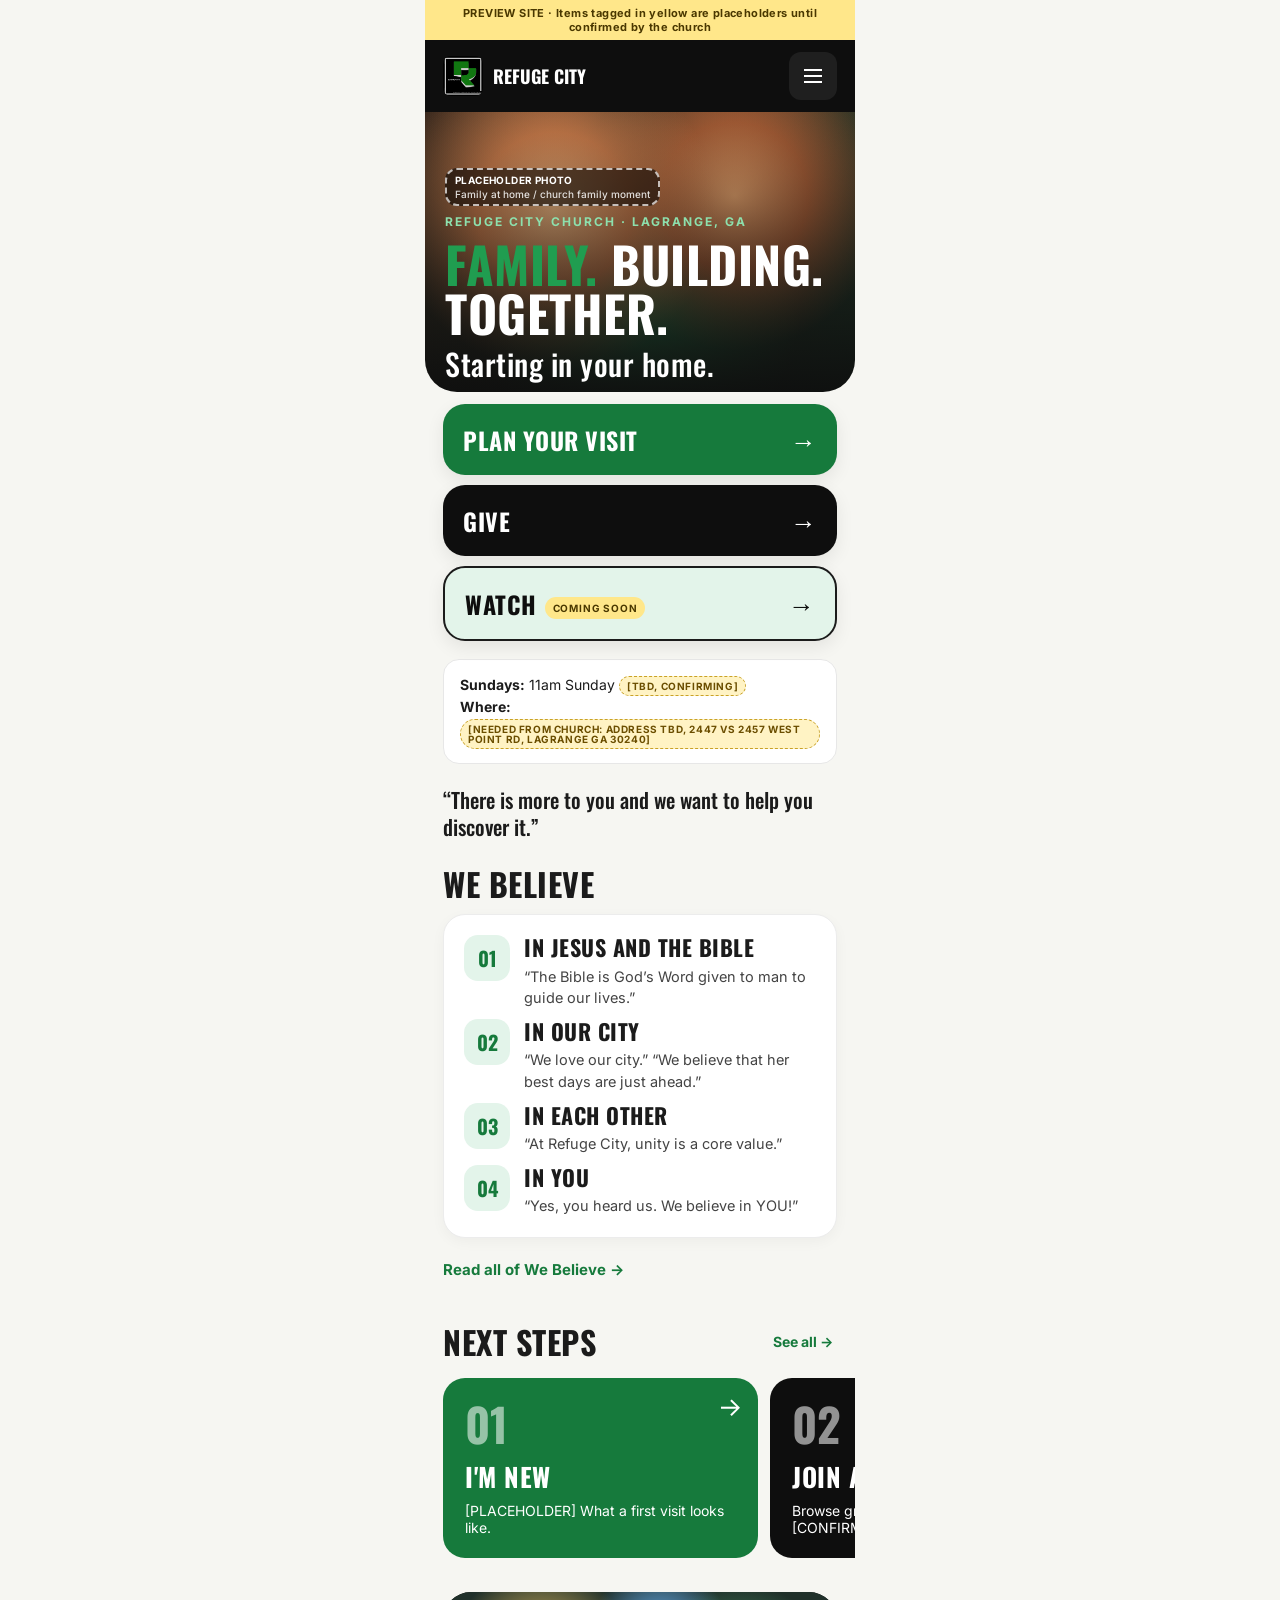
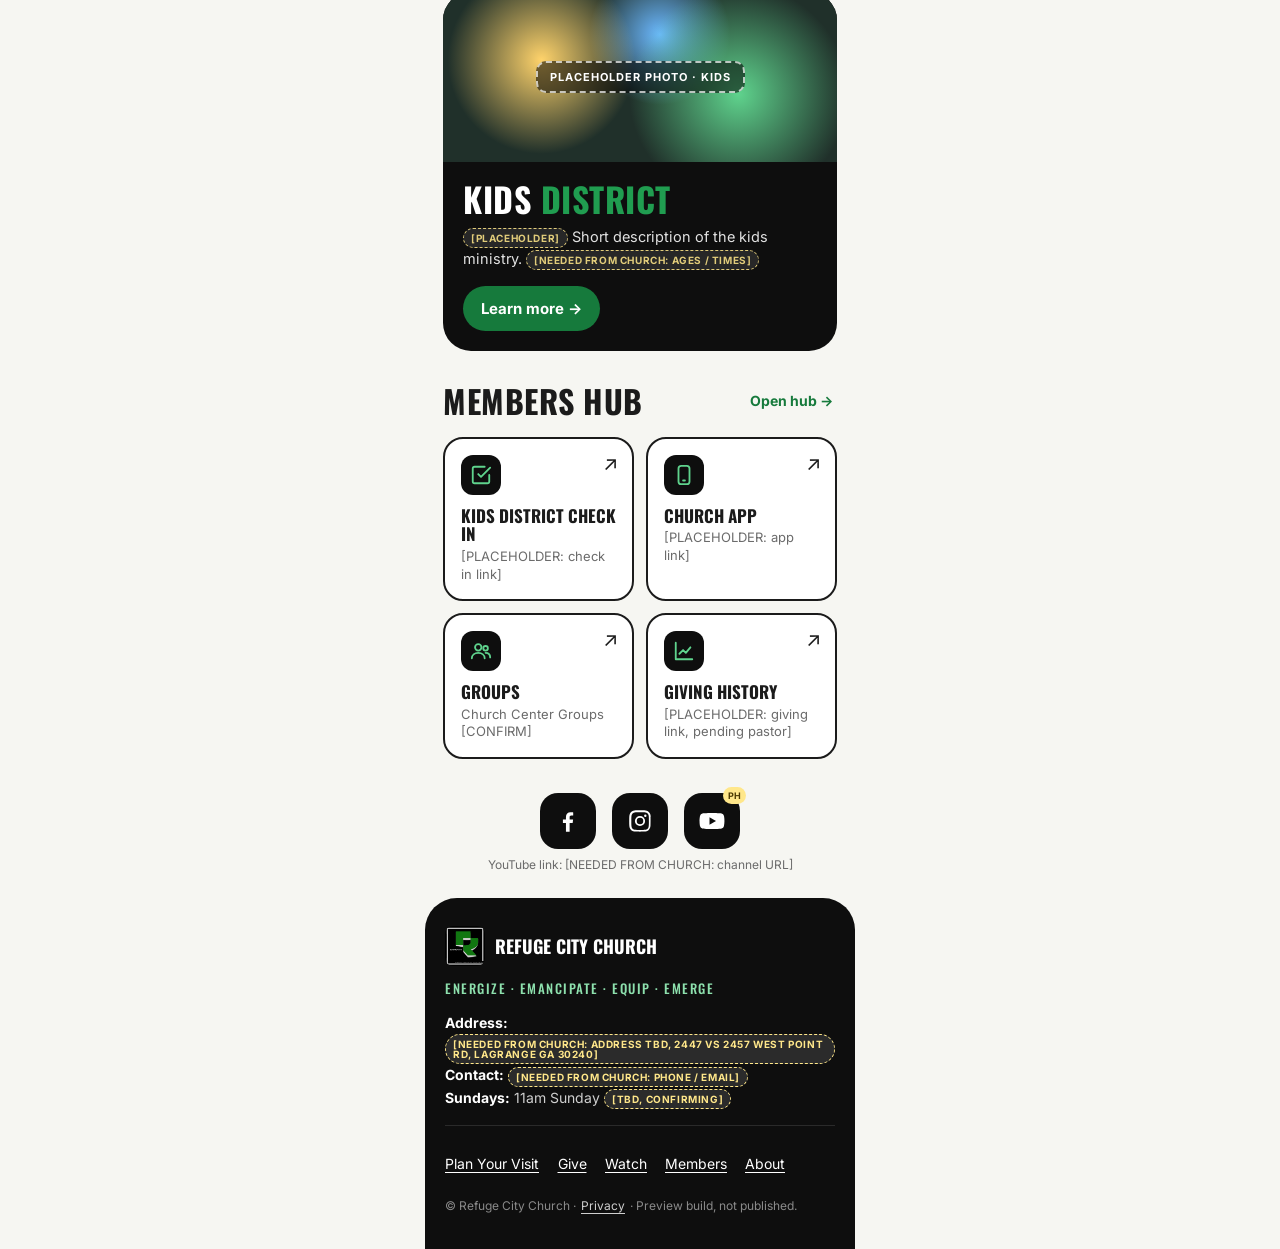
==== commit 80b9a356: "Raise small type and tidy the header, hub, and footer Make helper text easier to read, name the logo" ====
--- a/index.html
+++ b/index.html
@@ -10,8 +10,8 @@
 <a class="skip" href="#main">Skip to content</a>
 <div class="banner">PREVIEW SITE · Items tagged in yellow are placeholders until confirmed by the church</div>
 <header>
-  <a class="brand" href="./"><img src="./assets/img/logo.png" alt="Refuge City Church logo">Refuge City</a>
-  <details class="nav"><summary class="menu" aria-label="Menu" aria-expanded="false" aria-controls="site-menu"><span></span></summary><button type="button" class="nav-backdrop" tabindex="-1" aria-hidden="true"></button><nav class="panel" id="site-menu"><a href="./" aria-current="page">Home</a><a href="./visit/">Plan Your Visit</a><a href="./give/">Give</a><a href="./watch/">Watch</a><a href="./next-steps/">Next Steps</a><a href="./kids/">Kids District</a><a href="./members/">Members Hub</a><a href="./about/">About</a><a href="./privacy/">Privacy</a></nav></details>
+  <a class="brand" href="./" aria-label="Refuge City Church, home"><img src="./assets/img/logo.png" alt="">Refuge City</a>
+  <details class="nav"><summary class="menu" aria-label="Menu" aria-expanded="false" aria-controls="site-menu"><span></span></summary><button type="button" class="nav-backdrop" tabindex="-1" aria-hidden="true"></button><nav class="panel" id="site-menu"><a href="./" aria-current="page">Home</a><a href="./visit/">Plan Your Visit</a><a href="./give/">Give</a><a href="./watch/">Watch</a><a href="./next-steps/">Next Steps</a><a href="./kids/">Kids District</a><a href="./members/">Members Hub</a><a href="./about/">About</a></nav></details>
 </header>
 <main id="main">
 <div class="hero">
@@ -58,10 +58,10 @@
 <section>
   <div class="sec-h"><h2>Members Hub</h2><a href="./members/">Open hub&nbsp;→</a></div>
   <div class="hub">
-    <a class="tile" href="#"><div class="ti"><svg viewBox="0 0 24 24"><path d="M9 11l3 3L22 4"/><path d="M21 12v7a2 2 0 0 1-2 2H5a2 2 0 0 1-2-2V5a2 2 0 0 1 2-2h11"/></svg></div><div><b>Kids District Check In</b><small>[PLACEHOLDER: check in link]</small></div></a>
-    <a class="tile" href="#"><div class="ti"><svg viewBox="0 0 24 24"><rect x="6" y="2" width="12" height="20" rx="3"/><path d="M11 18h2"/></svg></div><div><b>Church App</b><small>[PLACEHOLDER: app link]</small></div></a>
-    <a class="tile" href="https://refuge-city-church-507680.churchcenter.com/groups"><div class="ti"><svg viewBox="0 0 24 24"><circle cx="9" cy="8" r="3.5"/><path d="M2 20c0-3.5 3-6 7-6s7 2.5 7 6"/><circle cx="17" cy="9" r="2.5"/><path d="M17 14c3 0 5 2 5 5"/></svg></div><div><b>Groups</b><small>Church Center Groups [CONFIRM]</small></div></a>
-    <a class="tile" href="#"><div class="ti"><svg viewBox="0 0 24 24"><path d="M3 3v18h18"/><path d="M7 15l4-4 3 3 5-6"/></svg></div><div><b>Giving History</b><small>[PLACEHOLDER: giving link, pending pastor]</small></div></a>
+    <a class="tile" href="#"><div class="ti"><svg viewBox="0 0 24 24"><path d="M9 11l3 3L22 4"/><path d="M21 12v7a2 2 0 0 1-2 2H5a2 2 0 0 1-2-2V5a2 2 0 0 1 2-2h11"/></svg></div><div><b>Kids District Check In</b><small>[PLACEHOLDER: check in link]</small></div><span class="ar" aria-hidden="true">↗</span></a>
+    <a class="tile" href="#"><div class="ti"><svg viewBox="0 0 24 24"><rect x="6" y="2" width="12" height="20" rx="3"/><path d="M11 18h2"/></svg></div><div><b>Church App</b><small>[PLACEHOLDER: app link]</small></div><span class="ar" aria-hidden="true">↗</span></a>
+    <a class="tile" href="https://refuge-city-church-507680.churchcenter.com/groups"><div class="ti"><svg viewBox="0 0 24 24"><circle cx="9" cy="8" r="3.5"/><path d="M2 20c0-3.5 3-6 7-6s7 2.5 7 6"/><circle cx="17" cy="9" r="2.5"/><path d="M17 14c3 0 5 2 5 5"/></svg></div><div><b>Groups</b><small>Church Center Groups [CONFIRM]</small></div><span class="ar" aria-hidden="true">↗</span></a>
+    <a class="tile" href="#"><div class="ti"><svg viewBox="0 0 24 24"><path d="M3 3v18h18"/><path d="M7 15l4-4 3 3 5-6"/></svg></div><div><b>Giving History</b><small>[PLACEHOLDER: giving link, pending pastor]</small></div><span class="ar" aria-hidden="true">↗</span></a>
   </div>
 </section>
 </main>
@@ -70,7 +70,7 @@
   <a href="https://www.instagram.com/refugecity.cc/" aria-label="Instagram"><svg viewBox="0 0 24 24"><path d="M12 7.3A4.7 4.7 0 1 0 12 16.7 4.7 4.7 0 0 0 12 7.3zm0 7.7a3 3 0 1 1 0-6 3 3 0 0 1 0 6zm6-7.9a1.1 1.1 0 1 1-2.2 0 1.1 1.1 0 0 1 2.2 0zM21.9 8.1c-.1-1.6-.4-3-1.6-4.2S17.6 2.2 16 2.1c-1.6-.1-6.4-.1-8 0-1.6.1-3 .4-4.2 1.6S2.2 6.4 2.1 8c-.1 1.6-.1 6.4 0 8 .1 1.6.4 3 1.6 4.2s2.6 1.5 4.2 1.6c1.6.1 6.4.1 8 0 1.6-.1 3-.4 4.2-1.6s1.5-2.6 1.6-4.2c.1-1.6.1-6.4 0-7.9zM19.8 18a3.2 3.2 0 0 1-1.8 1.8c-1.3.5-4.3.4-5.9.4s-4.6.1-5.9-.4A3.2 3.2 0 0 1 4.4 18c-.5-1.3-.4-4.3-.4-5.9s-.1-4.6.4-5.9A3.2 3.2 0 0 1 6.2 4.4c1.3-.5 4.3-.4 5.9-.4s4.6-.1 5.9.4a3.2 3.2 0 0 1 1.8 1.8c.5 1.3.4 4.3.4 5.9s.1 4.6-.4 5.9z"/></svg></a>
   <a class="ph" href="#" aria-label="YouTube (placeholder)"><svg viewBox="0 0 24 24"><path d="M23 7.2a3 3 0 0 0-2.1-2.1C19 4.6 12 4.6 12 4.6s-7 0-8.9.5A3 3 0 0 0 1 7.2C.5 9.1.5 12 .5 12s0 2.9.5 4.8a3 3 0 0 0 2.1 2.1c1.9.5 8.9.5 8.9.5s7 0 8.9-.5a3 3 0 0 0 2.1-2.1c.5-1.9.5-4.8.5-4.8s0-2.9-.5-4.8zM9.7 15.5v-7l6 3.5-6 3.5z"/></svg></a>
 </div>
-<p class="soc-note">Facebook: Refuge City Church · Instagram: @refugecity.cc<br>YouTube link: [NEEDED FROM CHURCH: channel URL]</p>
+<p class="soc-note">YouTube link: [NEEDED FROM CHURCH: channel URL]</p>
 <footer>
   <div class="brand"><img src="./assets/img/logo.png" alt="">Refuge City Church</div>
   <div class="tagline">Energize · Emancipate · Equip · Emerge</div>
@@ -78,8 +78,8 @@
   <div><b style="color:#fff">Contact:</b> <span class="tag dark">[NEEDED FROM CHURCH: phone / email]</span></div>
   <div><b style="color:#fff">Sundays:</b> 11am Sunday <span class="tag dark">[TBD, confirming]</span></div>
   <hr>
-  <div class="foot-links"><a href="./visit/">Plan Your Visit</a><a href="./give/">Give</a><a href="./watch/">Watch</a><a href="./members/">Members</a><a href="./about/">About</a><a href="./privacy/">Privacy</a></div>
-  <div class="fine" style="margin-top:10px">© Refuge City Church · Preview build, not published.</div>
+  <div class="foot-links"><a href="./visit/">Plan Your Visit</a><a href="./give/">Give</a><a href="./watch/">Watch</a><a href="./members/">Members</a><a href="./about/">About</a></div>
+  <div class="fine" style="margin-top:10px">© Refuge City Church · <a class="text-link" href="./privacy/" style="color:#cfcfcf;text-decoration:underline">Privacy</a> · Preview build, not published.</div>
 </footer>
 <script>
 (function(){
--- a/assets/css/site.css
+++ b/assets/css/site.css
@@ -6,6 +6,7 @@
 .tag{display:inline-block;font:700 10px/1 Inter,sans-serif;letter-spacing:.6px;text-transform:uppercase;padding:4px 7px;border-radius:999px;background:#fff3c4;color:#6b4e00;border:1px dashed #c9a227;vertical-align:middle}
 .tag.dark{background:rgba(255,255,255,.12);color:#ffe78a;border-color:#ffe78a}
 header{position:sticky;top:0;z-index:20;display:flex;align-items:center;justify-content:space-between;padding:12px 18px;background:var(--black);color:#fff}
+header .brand{min-height:44px}
 .brand{display:flex;align-items:center;gap:10px;font:700 18px Oswald,sans-serif;text-transform:uppercase}
 .brand img{width:40px;height:40px;border-radius:8px}
 .menu{width:48px;height:48px;border-radius:12px;background:#1f1f1f;display:grid;place-items:center;position:relative;z-index:3}
@@ -67,16 +68,17 @@
 .kids p{font-size:14.5px;line-height:1.5;opacity:.88;margin:10px 0 16px;color:#fff}
 .pill{display:inline-flex;align-items:center;gap:8px;background:var(--green-d);color:#fff;padding:13px 18px;border-radius:999px;font:700 15px Inter}
 .hub{display:grid;grid-template-columns:1fr 1fr;gap:12px}
-.tile{background:#fff;border:2px solid #1b1b1b;border-radius:20px;padding:16px;min-height:118px;display:flex;flex-direction:column;justify-content:flex-start}
+.tile{position:relative;background:#fff;border:2px solid #1b1b1b;border-radius:20px;padding:16px;min-height:118px;display:flex;flex-direction:column;justify-content:flex-start}
+.tile .ar{position:absolute;top:14px;right:14px;font-size:20px;line-height:1;color:#1b1b1b}
 .tile .ti{width:40px;height:40px;border-radius:12px;background:var(--black);display:grid;place-items:center}
 .tile .ti svg{width:22px;height:22px;stroke:#5fd38d;fill:none;stroke-width:2;stroke-linecap:round;stroke-linejoin:round}
 .tile b{font:700 17px Oswald;text-transform:uppercase;line-height:1.1;display:block;margin-top:12px}
-.tile small{display:block;font-size:11px;color:var(--mute);margin-top:4px}
+.tile small{display:block;font-size:13px;line-height:1.35;color:var(--mute);margin-top:4px}
 .social{display:flex;justify-content:center;gap:16px;padding:34px 18px 8px}
 .social a{width:56px;height:56px;border-radius:18px;background:var(--black);display:grid;place-items:center;position:relative}
 .social svg{width:26px;height:26px;fill:#fff}
 .social a.ph::after{content:"PH";position:absolute;top:-6px;right:-6px;font:700 9px Inter;background:#ffe78a;color:#4a3800;padding:3px 5px;border-radius:999px}
-.soc-note{text-align:center;font-size:11px;color:var(--mute);padding:0 24px}
+.soc-note{text-align:center;font-size:12px;color:var(--mute);padding:0 24px}
 footer{margin-top:26px;background:var(--black);color:#cfcfcf;padding:28px 20px 34px;border-radius:32px 32px 0 0;font-size:14px;line-height:1.6}
 footer .brand{color:#fff;margin-bottom:12px}
 footer .tagline{font:500 13px Oswald;letter-spacing:1.5px;text-transform:uppercase;color:#8de0ad;margin-bottom:14px}
@@ -89,7 +91,8 @@
 .src.dark{color:#8de0ad;background:rgba(32,157,80,.18)}
 /* Hidden now. At launch, hide .banner the same way: one class, display:none. */
 .review-note{display:none}
-.note{font-size:12px;color:var(--mute);margin-top:10px}
+.note{font-size:13px;color:var(--mute);margin-top:10px}
+.note a.text-link{font-size:15px}
 
 /* site additions */
 .hero.short{min-height:230px}
@@ -121,4 +124,12 @@
 .foot-social a{width:44px;height:44px;border-radius:14px;background:#1f1f1f;display:grid;place-items:center}
 .foot-social svg{width:22px;height:22px;fill:#fff}
 .skip{position:absolute;left:-999px}.skip:focus{left:10px;top:10px;z-index:99;background:#fff;color:#000;padding:8px}
+:focus-visible{outline:3px solid #1b1b1b;outline-offset:3px}
+header :focus-visible,
+footer :focus-visible,
+.nav .panel a:focus-visible,
+.step:focus-visible,
+.kids :focus-visible,
+.hero :focus-visible{outline-color:#fff}
+footer .fine a.text-link{display:inline;min-height:0;padding:0 2px;font-size:12px;color:#cfcfcf;text-decoration:underline;text-underline-offset:3px}
 .hero.short:not([style]){min-height:0;padding-top:32px;padding-bottom:24px;background:radial-gradient(circle at 85% 10%,rgba(32,157,80,.55) 0,transparent 55%),linear-gradient(160deg,#1d231c,#0e0e0e)}
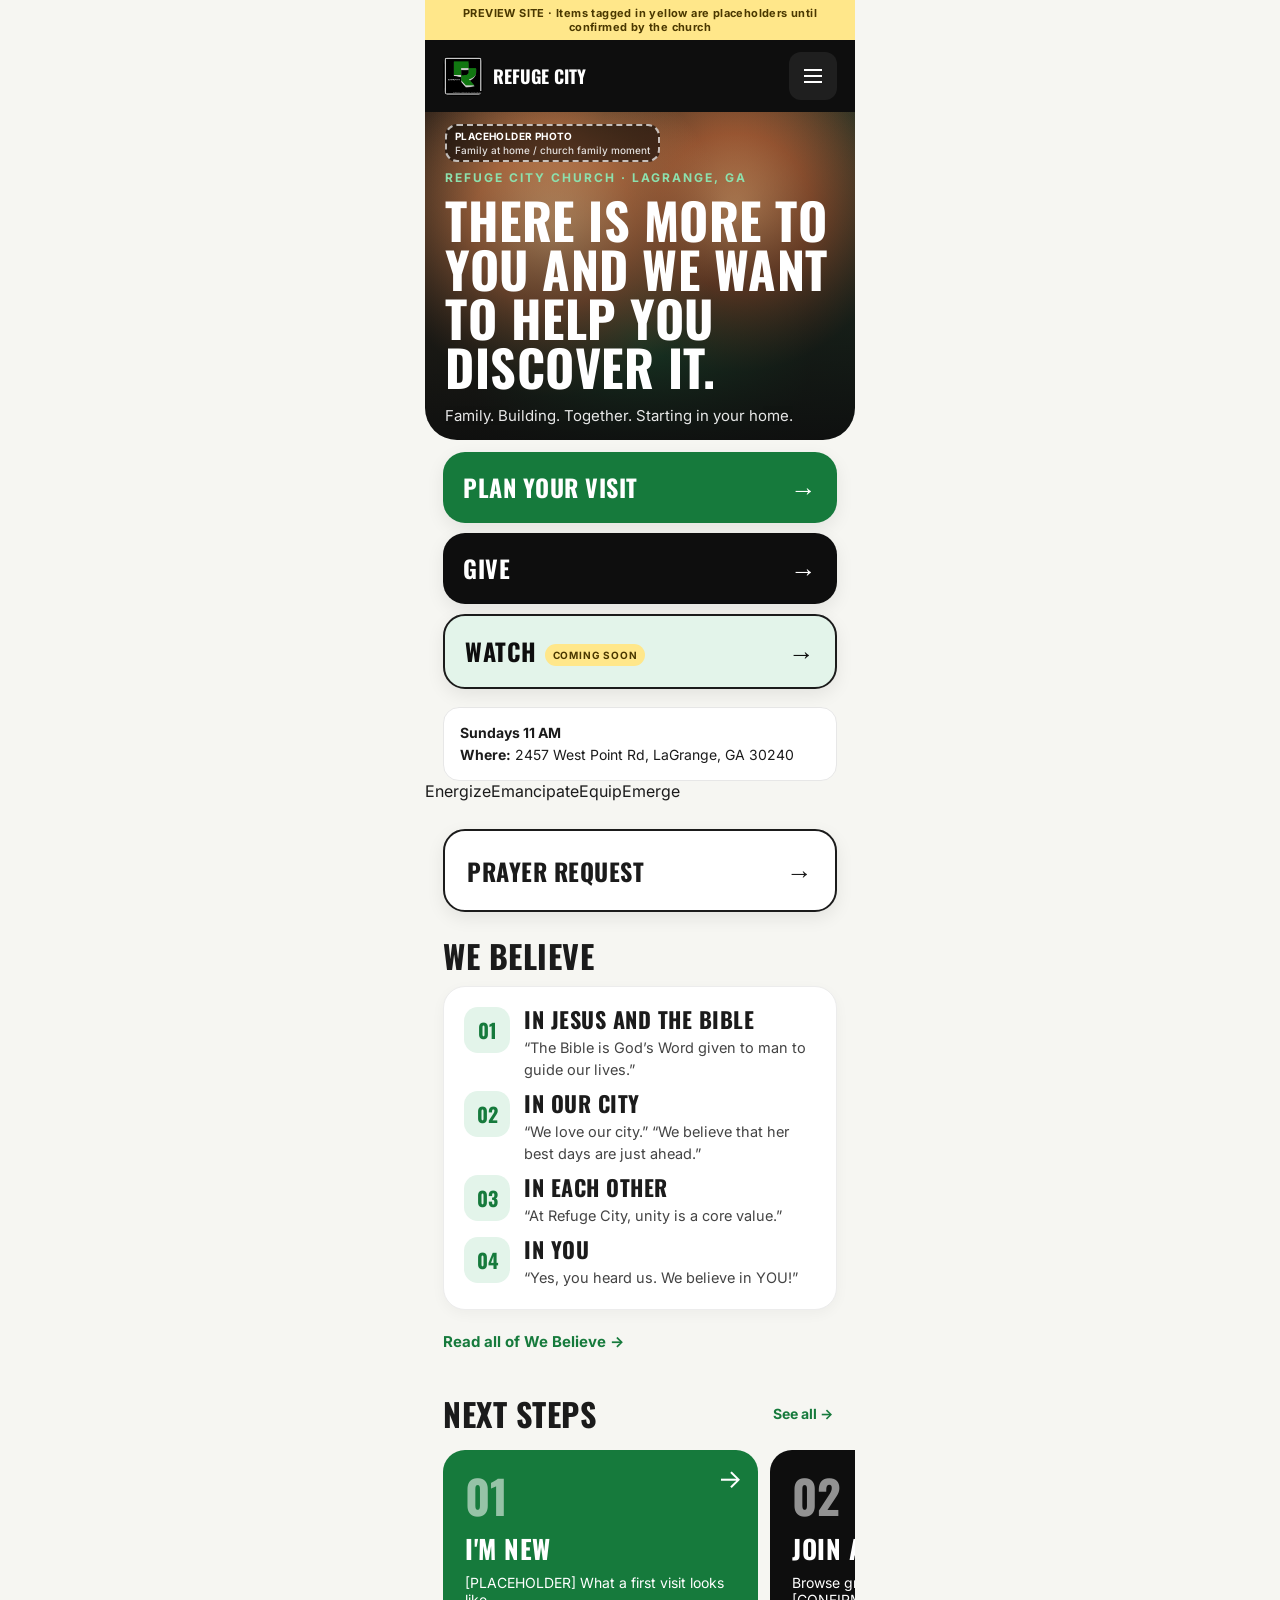
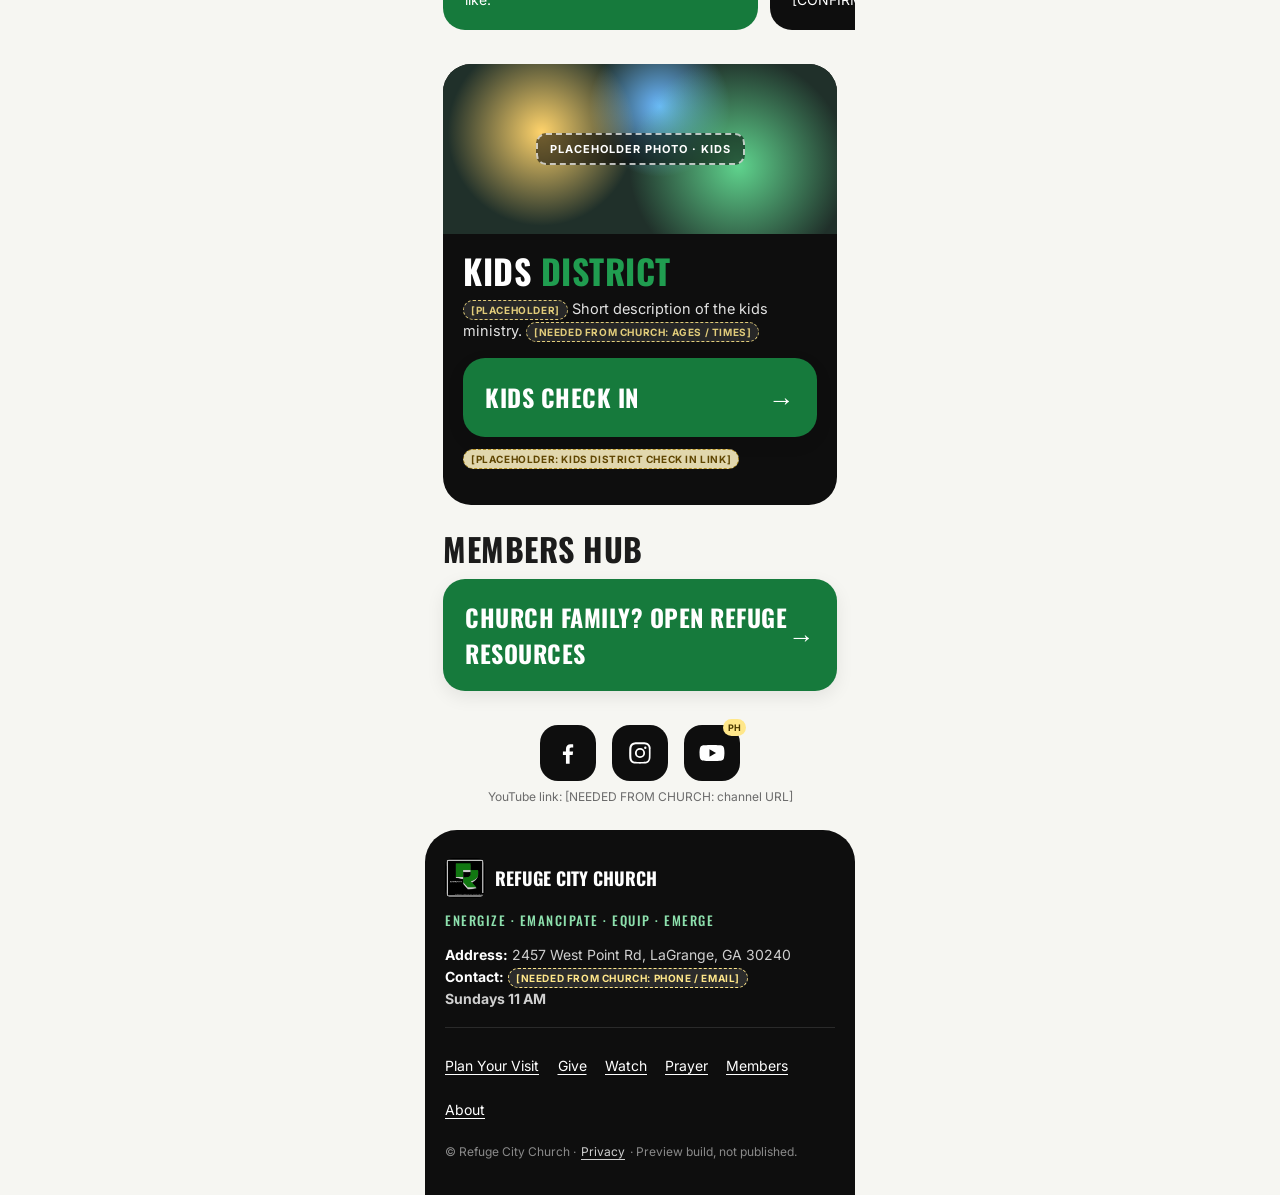
==== commit 0ef2a35d: "Publish Sunday facts, visit and prayer forms, and Refuge Resources Use the church line and 11 AM ser" ====
--- a/index.html
+++ b/index.html
@@ -11,22 +11,23 @@
 <div class="banner">PREVIEW SITE · Items tagged in yellow are placeholders until confirmed by the church</div>
 <header>
   <a class="brand" href="./" aria-label="Refuge City Church, home"><img src="./assets/img/logo.png" alt="">Refuge City</a>
-  <details class="nav"><summary class="menu" aria-label="Menu" aria-expanded="false" aria-controls="site-menu"><span></span></summary><button type="button" class="nav-backdrop" tabindex="-1" aria-hidden="true"></button><nav class="panel" id="site-menu"><a href="./" aria-current="page">Home</a><a href="./visit/">Plan Your Visit</a><a href="./give/">Give</a><a href="./watch/">Watch</a><a href="./next-steps/">Next Steps</a><a href="./kids/">Kids District</a><a href="./members/">Members Hub</a><a href="./about/">About</a></nav></details>
+  <details class="nav"><summary class="menu" aria-label="Menu" aria-expanded="false" aria-controls="site-menu"><span></span></summary><button type="button" class="nav-backdrop" tabindex="-1" aria-hidden="true"></button><nav class="panel" id="site-menu"><a href="./" aria-current="page">Home</a><a href="./visit/">Plan Your Visit</a><a href="./give/">Give</a><a href="./watch/">Watch</a><a href="./prayer/">Prayer</a><a href="./next-steps/">Next Steps</a><a href="./members/">Members Hub</a><a href="./about/">About</a></nav></details>
 </header>
 <main id="main">
 <div class="hero">
   <div class="ph-label">PLACEHOLDER PHOTO<small>Family at home / church family moment</small></div>
   <div class="eyebrow">Refuge City Church · LaGrange, GA</div>
-  <h1><em>Family.</em> Building. Together.<span class="sub">Starting in your home.</span></h1>
+  <h1 class="phrase">There is more to you and we want to help you discover it.</h1>
+  <p class="family">Family. Building. Together. Starting in your home.</p>
 </div>
 <div class="ctas">
   <a class="btn primary" href="./visit/">Plan Your Visit <span class="ar">→</span></a>
   <a class="btn dark" href="./give/">Give <span class="ar">→</span></a>
   <a class="btn light" href="./watch/"><span>Watch<span class="soon">COMING SOON</span></span> <span class="ar">→</span></a>
 </div>
-<div class="info"><b>Sundays:</b> 11am Sunday <span class="tag">[TBD, confirming]</span><br><b>Where:</b> <span class="tag">[NEEDED FROM CHURCH: address TBD, 2447 vs 2457 West Point Rd, LaGrange GA 30240]</span></div>
-<p class="quote">“There is more to you and we want to help you discover it.”</p>
-<p class="review-note">From Refuge City's Church Center page</p>
+<div class="info"><b>Sundays 11 AM</b><br><b>Where:</b> 2457 West Point Rd, LaGrange, GA 30240<p class="review-note">confirm 2457 is also the physical meeting address</p></div>
+<div class="words" aria-label="Energize, Emancipate, Equip, Emerge"><span>Energize</span><span>Emancipate</span><span>Equip</span><span>Emerge</span></div>
+<section class="tight"><a class="btn light" href="./prayer/">Prayer request <span class="ar">→</span></a></section>
 <section>
   <div class="sec-h"><h2>We Believe</h2><span class="src review-note">From refugecity.cc</span></div>
   <div class="card values">
@@ -45,24 +46,20 @@
     <a class="step" href="./next-steps/"><div class="n" aria-hidden="true">03</div><div><h3>Serve</h3><p>[NEEDED FROM CHURCH: serve info]</p></div><span class="ar" aria-hidden="true">→</span></a>
   </div>
 </section>
-<section>
+<section id="kids">
   <div class="kids">
     <div class="ph"><span>PLACEHOLDER PHOTO · KIDS</span></div>
     <div class="body">
       <h2>Kids <em>District</em></h2>
       <p><span class="tag dark">[PLACEHOLDER]</span> Short description of the kids ministry. <span class="tag dark">[NEEDED FROM CHURCH: ages / times]</span></p>
-      <a class="pill" href="./kids/">Learn more →</a>
+      <a class="btn primary" href="#">Kids check in <span class="ar">→</span></a>
+      <p class="note"><span class="tag">[PLACEHOLDER: Kids District check in link]</span></p>
     </div>
   </div>
 </section>
 <section>
-  <div class="sec-h"><h2>Members Hub</h2><a href="./members/">Open hub&nbsp;→</a></div>
-  <div class="hub">
-    <a class="tile" href="#"><div class="ti"><svg viewBox="0 0 24 24"><path d="M9 11l3 3L22 4"/><path d="M21 12v7a2 2 0 0 1-2 2H5a2 2 0 0 1-2-2V5a2 2 0 0 1 2-2h11"/></svg></div><div><b>Kids District Check In</b><small>[PLACEHOLDER: check in link]</small></div><span class="ar" aria-hidden="true">↗</span></a>
-    <a class="tile" href="#"><div class="ti"><svg viewBox="0 0 24 24"><rect x="6" y="2" width="12" height="20" rx="3"/><path d="M11 18h2"/></svg></div><div><b>Church App</b><small>[PLACEHOLDER: app link]</small></div><span class="ar" aria-hidden="true">↗</span></a>
-    <a class="tile" href="https://refuge-city-church-507680.churchcenter.com/groups"><div class="ti"><svg viewBox="0 0 24 24"><circle cx="9" cy="8" r="3.5"/><path d="M2 20c0-3.5 3-6 7-6s7 2.5 7 6"/><circle cx="17" cy="9" r="2.5"/><path d="M17 14c3 0 5 2 5 5"/></svg></div><div><b>Groups</b><small>Church Center Groups [CONFIRM]</small></div><span class="ar" aria-hidden="true">↗</span></a>
-    <a class="tile" href="#"><div class="ti"><svg viewBox="0 0 24 24"><path d="M3 3v18h18"/><path d="M7 15l4-4 3 3 5-6"/></svg></div><div><b>Giving History</b><small>[PLACEHOLDER: giving link, pending pastor]</small></div><span class="ar" aria-hidden="true">↗</span></a>
-  </div>
+  <div class="sec-h"><h2>Members Hub</h2></div>
+  <a class="btn primary" href="./resources/">Church family? Open Refuge Resources <span class="ar">→</span></a>
 </section>
 </main>
 <div class="social">
@@ -74,11 +71,11 @@
 <footer>
   <div class="brand"><img src="./assets/img/logo.png" alt="">Refuge City Church</div>
   <div class="tagline">Energize · Emancipate · Equip · Emerge</div>
-  <div><b style="color:#fff">Address:</b> <span class="tag dark">[NEEDED FROM CHURCH: address TBD, 2447 vs 2457 West Point Rd, LaGrange GA 30240]</span></div>
+  <div><b style="color:#fff">Address:</b> 2457 West Point Rd, LaGrange, GA 30240<p class="review-note">confirm 2457 is also the physical meeting address</p></div>
   <div><b style="color:#fff">Contact:</b> <span class="tag dark">[NEEDED FROM CHURCH: phone / email]</span></div>
-  <div><b style="color:#fff">Sundays:</b> 11am Sunday <span class="tag dark">[TBD, confirming]</span></div>
+  <div><b>Sundays 11 AM</b></div>
   <hr>
-  <div class="foot-links"><a href="./visit/">Plan Your Visit</a><a href="./give/">Give</a><a href="./watch/">Watch</a><a href="./members/">Members</a><a href="./about/">About</a></div>
+  <div class="foot-links"><a href="./visit/">Plan Your Visit</a><a href="./give/">Give</a><a href="./watch/">Watch</a><a href="./prayer/">Prayer</a><a href="./members/">Members</a><a href="./about/">About</a></div>
   <div class="fine" style="margin-top:10px">© Refuge City Church · <a class="text-link" href="./privacy/" style="color:#cfcfcf;text-decoration:underline">Privacy</a> · Preview build, not published.</div>
 </footer>
 <script>
